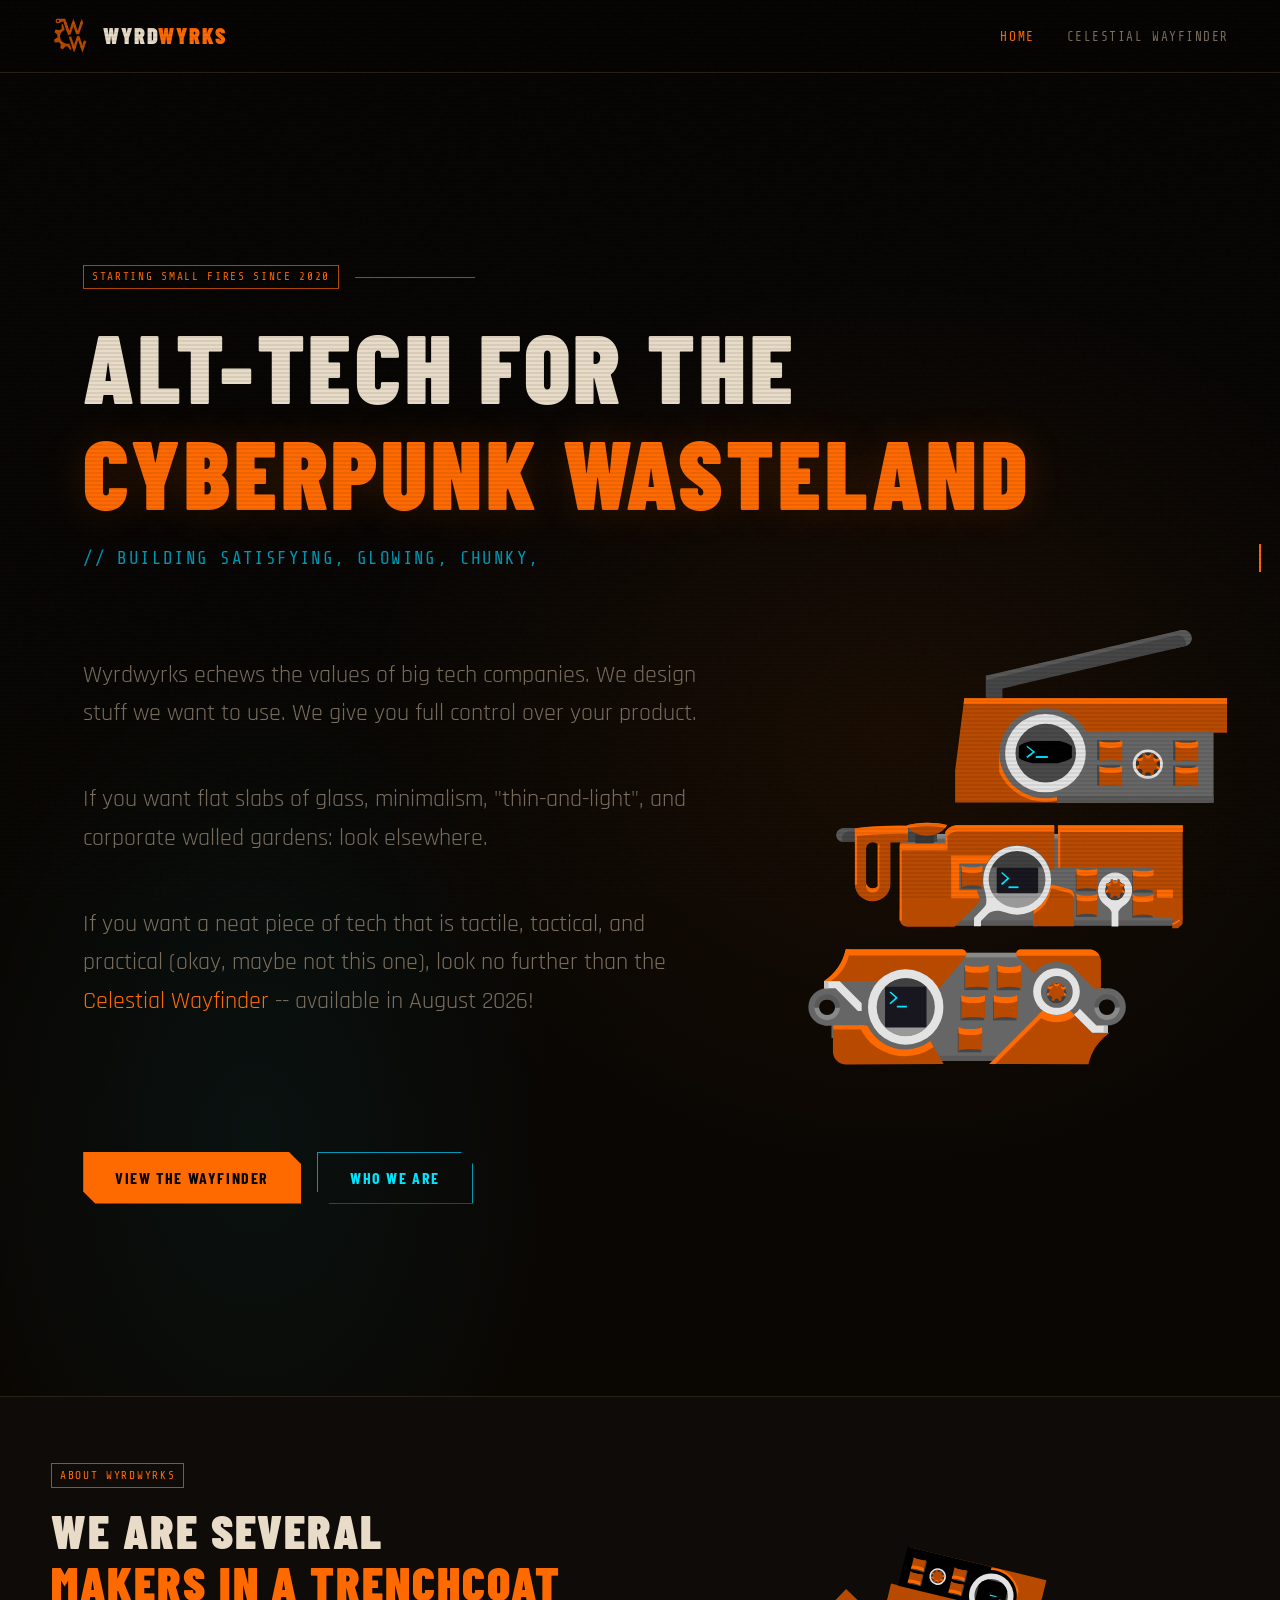
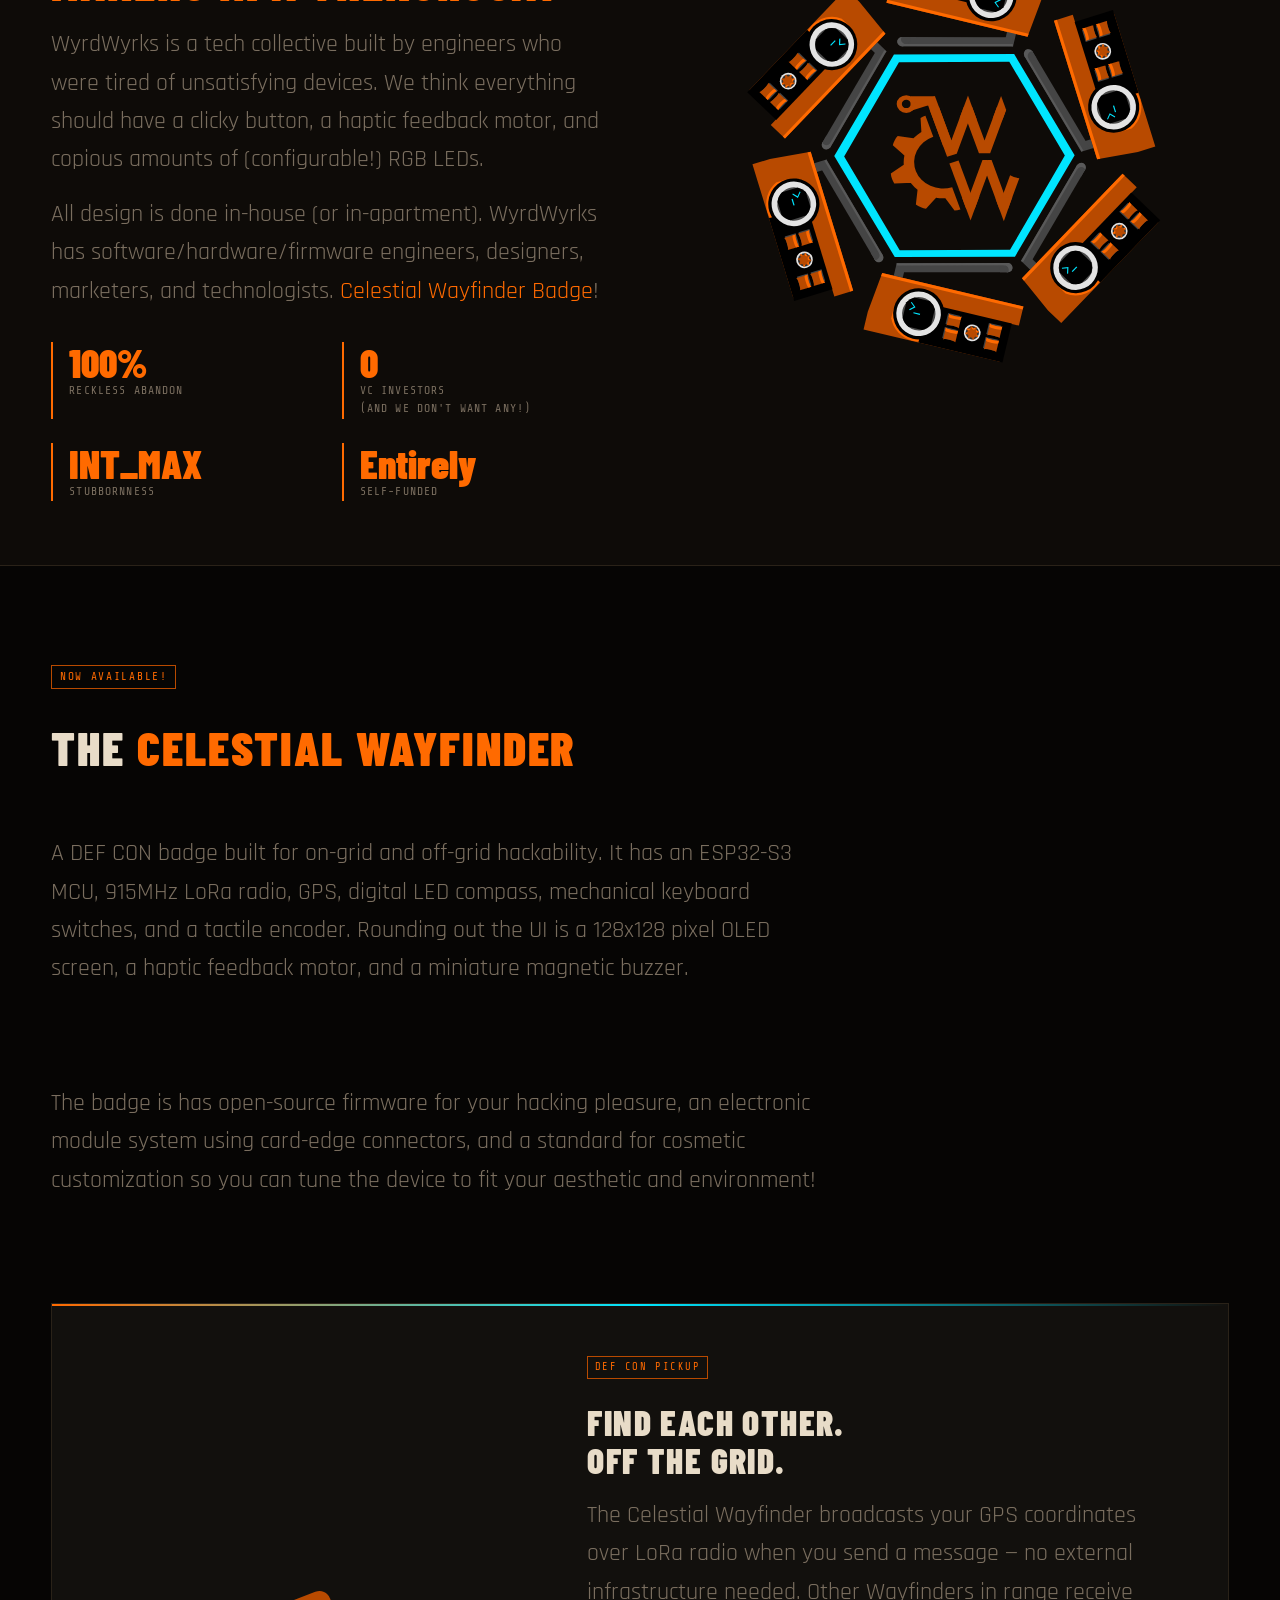
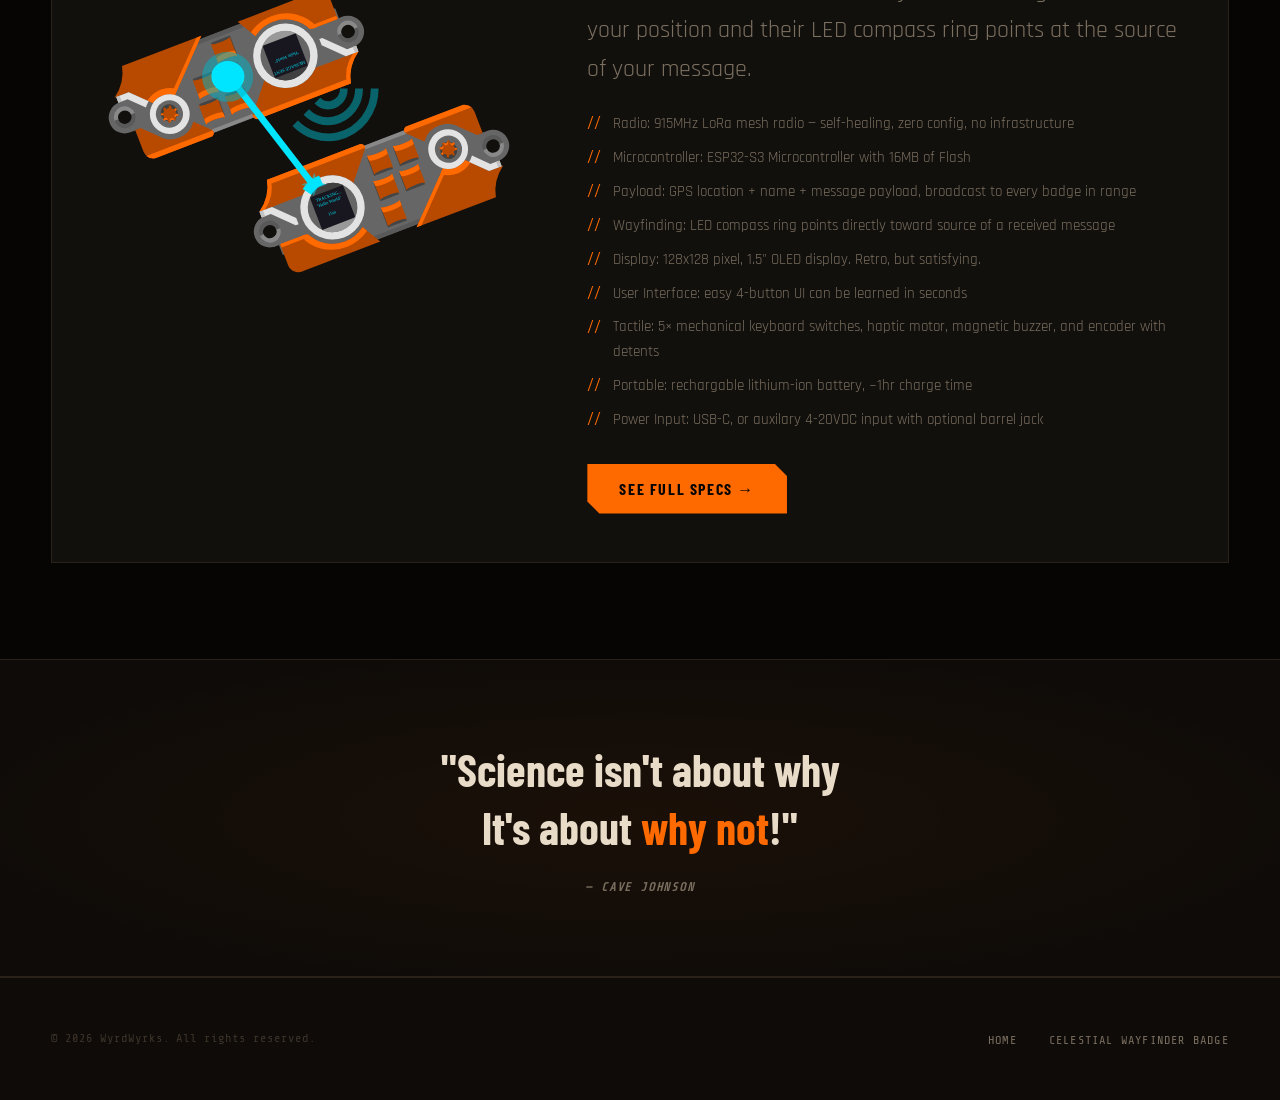
==== index.html @ 9e3a7de3 "feat: added config app to top of wayfinder page" ====
<!DOCTYPE html>
<html lang="en">
<head>
  <meta charset="UTF-8" />
  <meta name="viewport" content="width=device-width, initial-scale=1.0" />
  <title>WyrdWyrks — Alt-tech for the Cyberpunk Space Future</title>
  <meta name="description" content='WyrdWyrks builds Wyrd (pronounced "weird\") electronics for makers, hackers, hikers, and futurists.' />
  <link rel="icon" type="image/svg+xml" href="assets/svg/logo-mini.svg" />
  <link rel="stylesheet" href="css/styles.css" />
</head>
<body>

  <!-- ── NAV ───────────────────────────────────────────── -->
  <nav>
    <div class="container nav-inner">
      <a href="index.html" class="nav-logo">
        <img src="assets/svg/logo-mini.svg" alt="WyrdWyrks logo" class="nav-logo-img" />
        <span class="nav-logo-text">Wyrd<span>Wyrks</span></span>
      </a>
      <ul class="nav-links">
        <li><a href="index.html" class="active">Home</a></li>
        <li class="nav-has-child">
          <a href="celestial-wayfinder.html">Celestial Wayfinder</a>
          <ul class="nav-sub">
            <li><a href="https://wayfinder.wyrdwyrks.com/" target="_blank" rel="noopener">Companion App ↗</a></li>
          </ul>
        </li>
      </ul>
      <button class="nav-menu-btn" aria-label="Toggle menu">
        <span></span><span></span><span></span>
      </button>
    </div>
  </nav>

  <!-- ── HERO ──────────────────────────────────────────── -->
  <section class="hero">
    <div class="hero-bg"></div>
    <div class="about-grid">	</div>
		<div class="container hero-content">
		  <div class="hero-eyebrow">
			<span class="tag">Starting small fires since 2020</span>
		  </div>
		  <h1>Alt-tech for the <br> <span class="accent">Cyberpunk Wasteland</span></h1>
		  <p class="hero-sub">// BUILDING SATISFYING, GLOWING, CHUNKY, ALTERNATIVE ELECTRONICS</p>
		  <div class="hero-desc-layout">
			<div class="hero-desc-text">
				  <p class="hero-desc">
					Wyrdwyrks echews the values of big tech companies. We design stuff we want to use. We give you full control over your product.
				  </p>

				  <p class="hero-desc">
					If you want flat slabs of glass, minimalism, "thin-and-light", and corporate walled gardens: look elsewhere.
				  </p>

				  <p class="hero-desc">
					If you want a neat piece of tech that is tactile, tactical, and practical (okay, maybe not this one), look no further than the <a href="celestial-wayfinder.html">Celestial Wayfinder</a>
					-- available in August 2026!
				  </p>
			</div>
			<div class="hero-desc-image">
			            <img
			  src="assets/svg/ALL.svg"
			  alt="cool graphic showing beacons in a hexagon arrangement"
			  height="500"
			  width="500" />
			</div>
		  </div>
		  <div class="hero-actions">
			<a href="celestial-wayfinder.html" class="btn btn-primary">View the Wayfinder</a>
			<a href="#about" class="btn btn-outline">Who We Are</a>
		  </div>
			

			
		</div>
		<div class="about-visual">
		  <!-- Decorative SVG glyph — replace or augment with engineer's assets -->

		</div>

  </section>

  <!-- ── ABOUT ──────────────────────────────────────────── -->
  <section class="about-strip" id="about">
    <div class="container">
      <div class="about-grid">
        <div>
          <span class="tag">About WyrdWyrks</span>
          <h2 style="margin-top:1rem; color:var(--text)">We are several<br><span style="color:var(--amber)"> makers in a trenchcoat</span></h2>
          <p style="margin-top:1rem">
            WyrdWyrks is a tech collective built by engineers who were tired of unsatisfying devices. We think everything should have a clicky button, a haptic feedback motor, and copious amounts of (configurable!) RGB LEDs. 
          </p>
          <p style="margin-top:1rem">
            All design is done in-house (or in-apartment). WyrdWyrks has software/hardware/firmware engineers, designers, marketers, and technologists. 
			
			<a href="celestial-wayfinder.html">Celestial Wayfinder Badge</a>!
          </p>
          <div class="about-stats">
            <div class="stat">
              <div class="stat-number">100%</div>
              <div class="stat-label">Reckless abandon</div>
            </div>
            <div class="stat">
              <div class="stat-number">0</div>
              <div class="stat-label">VC Investors <br>(and we don't want any!)</div>
            </div>
            <div class="stat">
              <div class="stat-number">INT_MAX</div>
              <div class="stat-label">Stubbornness</div>
            </div>
            <div class="stat">
              <div class="stat-number">Entirely</div>
              <div class="stat-label">self-funded</div>
            </div>
          </div>
        </div>
        <div class="about-visual">
          <!-- Decorative SVG glyph — replace or augment with engineer's assets -->
          <img
			  src="assets/svg/collective.svg"
			  alt="cool graphic showing beacons in a hexagon arrangement"
			  height="600"
			  width="600" />
        </div>
      </div>
    </div>
  </section>

  <!-- ── FEATURED PRODUCT ──────────────────────────────────── -->
  <section id="products">
    <div class="container">
      <div class="section-header">
        <span class="tag">Now Available!</span>
        <h2 style="margin-top:1rem">The <span style="color:var(--amber)">Celestial Wayfinder</span></h2>
        <p>A DEF CON badge built for on-grid and off-grid hackability. It has an ESP32-S3 MCU, 915MHz LoRa radio, GPS, digital LED compass, mechanical keyboard switches, and a tactile encoder. 
		
		   Rounding out the UI is a 128x128 pixel OLED screen, a haptic feedback motor, and a miniature magnetic buzzer.</p>
		   
		<p>The badge is has open-source firmware for your hacking pleasure, an electronic module system using card-edge connectors, and
		a standard for cosmetic customization so you can tune the device to fit your aesthetic and environment!</p>
      </div>
      <div class="featured-product">
        <div class="featured-product-visual">
          <!-- Badge SVG schematic glyph -->
          <img
			  src="assets/svg/wayfinder-v3-comms.svg"
			  alt="cool graphic showing two beacons communicating"
			  height="600"
			  width="600" />
        </div>
        <div class="featured-product-info">
          <span class="product-badge badge-popular" style="margin-bottom:1.5rem; display:inline-block">DEF CON Pickup</span>
          <h3 style="color:var(--text); font-size:clamp(1.5rem,3vw,2.2rem); margin-bottom:1rem">
            Find each other.<br>Off the grid.
          </h3>
          <p style="margin-bottom:1.5rem">
            The Celestial Wayfinder broadcasts your GPS coordinates over LoRa radio when you send a message — no external infrastructure needed.
            Other Wayfinders in range receive your position and their LED compass ring points at the source of your message.
          </p>
          <ul class="feature-list" style="margin-bottom:2rem">
            <li>Radio: 915MHz LoRa mesh radio — self-healing, zero config, no infrastructure</li>
		    <li>Microcontroller: ESP32-S3 Microcontroller with 16MB of Flash</li>
            <li>Payload: GPS location + name + message payload, broadcast to every badge in range</li>
            <li>Wayfinding: LED compass ring points directly toward source of a received message</li>
            <li>Display: 128x128 pixel, 1.5" OLED display. Retro, but satisfying.</li>
            <li>User Interface: easy 4-button UI can be learned in seconds</li>
            <li>Tactile: 5× mechanical keyboard switches, haptic motor, magnetic buzzer, and encoder with detents</li>
            <li>Portable: rechargable lithium-ion battery, ~1hr charge time</li>
			<li>Power Input: USB-C, or auxilary 4-20VDC input with optional barrel jack</li>
          </ul>
          <a href="celestial-wayfinder.html" class="btn btn-primary">See Full Specs →</a>
        </div>
      </div>
    </div>
  </section>

  <!-- ── MANIFESTO ───────────────────────────────────────── -->
  <div class="manifesto">
    <blockquote>
      "Science isn't about why<br>
      It's about <em>why not</em>!"<br>
      <cite>— Cave Johnson</cite>
    </blockquote>
  </div>

  <!-- ── FOOTER ─────────────────────────────────────────── -->
  <footer>
    <div class="container footer-inner">
      <span class="footer-copy">© 2026 WyrdWyrks. All rights reserved.</span>
      <ul class="footer-links">
        <li><a href="index.html">Home</a></li>
        <li><a href="celestial-wayfinder.html">Celestial Wayfinder Badge</a></li>
      </ul>
    </div>
  </footer>

  <script src="js/main.js"></script>
</body>
</html>
---- css/styles.css ----
/* ============================================================
   WYRDWYRKS — Cyberpunk x Mad Max
   ============================================================ */

@import url('https://fonts.googleapis.com/css2?family=Share+Tech+Mono&family=Barlow+Condensed:wght@400;700;900&family=Rajdhani:wght@400;600;700&display=swap');

/* ── UNDER CONSTRUCTION BANNER ───────────────────────────── */
.construction-banner {
  background: repeating-linear-gradient(
    -45deg,
    #ff6a00,
    #ff6a00 12px,
    #1a1108 12px,
    #1a1108 24px
  );
  padding: 0.6rem 1rem;
  text-align: center;
  position: relative;
  z-index: 200;
}

.construction-banner-inner {
  display: inline-flex;
  align-items: center;
  gap: 0.75rem;
  background: rgba(6, 5, 4, 0.82);
  padding: 0.35em 1.25em;
  backdrop-filter: blur(4px);
}

.construction-banner-inner span {
  font-family: var(--font-mono);
  font-size: 0.78rem;
  letter-spacing: 0.12em;
  text-transform: uppercase;
  color: var(--amber);
}

.construction-banner-inner a {
  font-family: var(--font-mono);
  font-size: 0.78rem;
  letter-spacing: 0.1em;
  text-transform: uppercase;
  color: var(--cyan);
  text-decoration: underline;
  text-underline-offset: 3px;
}

/* ── TOKENS ───────────────────────────────────────────────── */
:root {
  --bg:           #060504;
  --bg-panel:     #0e0b08;
  --bg-card:      #12100d;
  --border:       #2a2218;
  --border-hot:   #ff6a00;

  --amber:        #ff6a00;
  --amber-dim:    #b84a00;
  --amber-glow:   rgba(255, 106, 0, 0.18);
  --cyan:         #00e5ff;
  --cyan-dim:     #0099b8;
  --cyan-glow:    rgba(0, 229, 255, 0.12);
  --red:          #ff2d2d;

  --text:         #e8dcc8;
  --text-dim:     #7a6e5f;
  --text-muted:   #3d342a;

  --font-mono:    'Share Tech Mono', monospace;
  --font-head:    'Barlow Condensed', sans-serif;
  --font-body:    'Rajdhani', sans-serif;
}

/* ── RESET ────────────────────────────────────────────────── */
*, *::before, *::after { box-sizing: border-box; margin: 0; padding: 0; }
img { max-width: 100%; height: auto; display: block; }

html { scroll-behavior: smooth; }

body {
  background: var(--bg);
  color: var(--text);
  font-family: var(--font-body);
  font-size: 1.05rem;
  line-height: 1.6;
  overflow-x: hidden;
}

/* ── SCANLINE OVERLAY ─────────────────────────────────────── */
body::before {
  content: '';
  position: fixed;
  inset: 0;
  background: repeating-linear-gradient(
    0deg,
    transparent,
    transparent 2px,
    rgba(0,0,0,0.07) 2px,
    rgba(0,0,0,0.07) 4px
  );
  pointer-events: none;
  z-index: 9999;
}

/* ── NOISE TEXTURE ────────────────────────────────────────── */
body::after {
  content: '';
  position: fixed;
  inset: 0;
  background-image: url("data:image/svg+xml,%3Csvg viewBox='0 0 256 256' xmlns='http://www.w3.org/2000/svg'%3E%3Cfilter id='noise'%3E%3CfeTurbulence type='fractalNoise' baseFrequency='0.9' numOctaves='4' stitchTiles='stitch'/%3E%3C/filter%3E%3Crect width='100%25' height='100%25' filter='url(%23noise)' opacity='0.04'/%3E%3C/svg%3E");
  pointer-events: none;
  z-index: 9998;
  opacity: 0.4;
}

/* ── TYPOGRAPHY ───────────────────────────────────────────── */
h1, h2, h3, h4 {
  font-family: var(--font-head);
  font-weight: 900;
  text-transform: uppercase;
  letter-spacing: 0.04em;
  line-height: 1.1;
}

h1 { font-size: clamp(2.8rem, 8vw, 6rem); }
h2 { font-size: clamp(1.8rem, 4vw, 3rem); }
h3 { font-size: clamp(1.3rem, 2.5vw, 1.8rem); }

p { font-size: 1.5rem; color: var(--text-dim); max-width: 65ch; }

a { color: var(--amber); text-decoration: none; transition: color 0.2s; }
a:hover { color: var(--cyan); }

/* ── UTILITY ──────────────────────────────────────────────── */
.container {
  width: min(1200px, 92vw);
  margin-inline: auto;
}

.tag {
  font-family: var(--font-mono);
  font-size: 0.7rem;
  letter-spacing: 0.15em;
  text-transform: uppercase;
  color: var(--amber);
  border: 1px solid var(--amber-dim);
  padding: 0.2em 0.7em;
  display: inline-block;
}

.divider {
  border: none;
  border-top: 1px solid var(--border);
  margin: 0;
}

/* ── NAV ──────────────────────────────────────────────────── */
nav {
  position: sticky;
  top: 0;
  z-index: 100;
  background: rgba(6, 5, 4, 0.92);
  backdrop-filter: blur(12px);
  border-bottom: 1px solid var(--border);
}

.nav-inner {
  display: flex;
  align-items: center;
  justify-content: space-between;
  padding-block: 1rem;
}

.nav-logo {
  display: flex;
  align-items: center;
  gap: 0.75rem;
  text-decoration: none;
}

.nav-logo-img {
  width: 40px;
  height: 40px;
}

.nav-logo-text {
  font-family: var(--font-head);
  font-weight: 900;
  font-size: 1.4rem;
  text-transform: uppercase;
  letter-spacing: 0.08em;
  color: var(--text);
}

.nav-logo-text span { color: var(--amber); }

.nav-links {
  display: flex;
  gap: 2rem;
  list-style: none;
}

.nav-links a {
  font-family: var(--font-mono);
  font-size: 0.8rem;
  letter-spacing: 0.12em;
  text-transform: uppercase;
  color: var(--text-dim);
  transition: color 0.2s;
}

.nav-links a:hover,
.nav-links a.active { color: var(--amber); }

/* ── HERO ─────────────────────────────────────────────────── */
.hero {
  position: relative;
  min-height: 90vh;
  display: flex;
  align-items: center;
  overflow: hidden;
}

.hero-bg {
  position: absolute;
  inset: 0;
  background:
    radial-gradient(ellipse 60% 50% at 70% 50%, rgba(255,106,0,0.07) 0%, transparent 70%),
    radial-gradient(ellipse 40% 60% at 20% 80%, rgba(0,229,255,0.05) 0%, transparent 60%),
    linear-gradient(180deg, var(--bg) 0%, #0a0703 100%);
}

.hero-grid {
  position: absolute;
  inset: 0;
  background-image:
    linear-gradient(var(--border) 1px, transparent 1px),
    linear-gradient(90deg, var(--border) 1px, transparent 1px);
  background-size: 60px 60px;
  mask-image: radial-gradient(ellipse 80% 80% at 50% 50%, black 30%, transparent 100%);
  opacity: 0.4;
}

.hero-content {
  position: relative;
  z-index: 1;
  padding-block: 6rem;
}

.hero-eyebrow {
  display: flex;
  align-items: center;
  gap: 1rem;
  margin-bottom: 1.5rem;
}

.hero-eyebrow::after {
  content: '';
  flex: 1;
  max-width: 120px;
  height: 1px;
  background: var(--amber-dim);
}

.hero h1 {
  color: var(--text);
  margin-bottom: 0.2em;
}

.hero h1 .accent { color: var(--amber); text-shadow: 0 0 40px var(--amber-glow); }

.hero-sub {
  font-family: var(--font-mono);
  font-size: clamp(0.85rem, 1.5vw, 1.1rem);
  color: var(--cyan-dim);
  letter-spacing: 0.08em;
  margin-bottom: 2.5rem;
  max-width: none;
}

.hero-desc {
  font-size: 1.5rem;
  color: var(--text-dim);
  max-width: 52ch;
  margin-bottom: 3rem;
}

.hero-actions {
  display: flex;
  gap: 1rem;
  flex-wrap: wrap;
}

.hero-desc-layout {
  display: flex;
  gap: 3rem;
  align-items: center;
  margin-bottom: 2.5rem;
}

.hero-desc-text {
  flex: 1;
  min-width: 0;
}

.hero-desc-image {
  flex: 0 0 auto;
}

.hero-placeholder-img {
  width: 280px;
  height: 280px;
  display: block;
  opacity: 0.8;
}

@media (max-width: 768px) {
  .hero-desc-layout { flex-direction: column; gap: 2rem; }
  .hero-placeholder-img { width: 200px; height: 200px; }
}

/* ── BUTTONS ──────────────────────────────────────────────── */
.btn {
  font-family: var(--font-head);
  font-weight: 700;
  font-size: 1rem;
  letter-spacing: 0.1em;
  text-transform: uppercase;
  padding: 0.75em 2em;
  display: inline-flex;
  align-items: center;
  gap: 0.5em;
  cursor: pointer;
  transition: all 0.2s;
  border: none;
  text-decoration: none;
}

.btn-primary {
  background: var(--amber);
  color: #060504;
  clip-path: polygon(0 0, calc(100% - 12px) 0, 100% 12px, 100% 100%, 12px 100%, 0 calc(100% - 12px));
}

.btn-primary:hover {
  background: #ff8c33;
  color: #060504;
  box-shadow: 0 0 30px var(--amber-glow);
  transform: translateY(-1px);
}

.btn-outline {
  background: transparent;
  color: var(--cyan);
  border: 1px solid var(--cyan-dim);
  clip-path: polygon(0 0, calc(100% - 12px) 0, 100% 12px, 100% 100%, 12px 100%, 0 calc(100% - 12px));
}

.btn-outline:hover {
  background: var(--cyan-glow);
  color: var(--cyan);
  border-color: var(--cyan);
  box-shadow: 0 0 20px var(--cyan-glow);
}

/* ── SECTIONS ─────────────────────────────────────────────── */
section { padding-block: 6rem; }

.section-header {
  margin-bottom: 3.5rem;
}

.section-header .tag { margin-bottom: 1rem; }

.section-header h2 { color: var(--text); margin-bottom: 0.75rem; }

.section-header p { font-size: 1.5rem;
					padding: 3rem 0rem;}

/* ── ABOUT STRIP ──────────────────────────────────────────── */
.about-strip {
  background: var(--bg-panel);
  border-top: 1px solid var(--border);
  border-bottom: 1px solid var(--border);
  padding-block: 4rem;
}

.about-grid {
  display: grid;
  grid-template-columns: 1fr 1fr;
  gap: 4rem;
  align-items: center;
}

.about-stats {
  display: grid;
  grid-template-columns: 1fr 1fr;
  gap: 1.5rem;
  margin-top: 2rem;
}

.stat {
  border-left: 2px solid var(--amber);
  padding-left: 1rem;
}

.stat-number {
  font-family: var(--font-head);
  font-weight: 900;
  font-size: 2.5rem;
  color: var(--amber);
  line-height: 1;
}

.stat-label {
  font-family: var(--font-mono);
  font-size: 0.72rem;
  letter-spacing: 0.1em;
  color: var(--text-dim);
  text-transform: uppercase;
}

.about-visual {
  position: relative;
  display: flex;
  align-items: center;
  justify-content: center;
}

/* ── PRODUCTS SECTION ─────────────────────────────────────── */
.products-grid {
  display: grid;
  grid-template-columns: repeat(auto-fit, minmax(300px, 1fr));
  gap: 1.5px;
  background: var(--border);
}

.product-card {
  background: var(--bg-card);
  padding: 2.5rem;
  position: relative;
  overflow: hidden;
  transition: background 0.25s;
}

.product-card::before {
  content: '';
  position: absolute;
  top: 0; left: 0;
  width: 100%; height: 2px;
  background: linear-gradient(90deg, var(--amber), transparent);
  opacity: 0;
  transition: opacity 0.25s;
}

.product-card:hover { background: #16130f; }
.product-card:hover::before { opacity: 1; }

.product-icon {
  width: 48px;
  height: 48px;
  margin-bottom: 1.5rem;
  color: var(--amber);
}

.product-card h3 {
  color: var(--text);
  margin-bottom: 0.5rem;
}

.product-card p {
  font-size: 0.95rem;
  margin-bottom: 2rem;
}

.product-price {
  font-family: var(--font-mono);
  font-size: 1.4rem;
  color: var(--amber);
  margin-bottom: 1.5rem;
}

.product-price span {
  font-size: 0.75rem;
  color: var(--text-dim);
}

/* ── MANIFESTO STRIP ──────────────────────────────────────── */
.manifesto {
  background: var(--bg-panel);
  border-top: 1px solid var(--border);
  border-bottom: 1px solid var(--border);
  padding-block: 5rem;
  text-align: center;
  position: relative;
  overflow: hidden;
}

.manifesto::before {
  content: '';
  position: absolute;
  inset: 0;
  background: radial-gradient(ellipse 60% 60% at 50% 50%, rgba(255,106,0,0.05), transparent);
}

.manifesto blockquote {
  position: relative;
  font-family: var(--font-head);
  font-size: clamp(1.6rem, 3.5vw, 2.8rem);
  font-weight: 700;
  line-height: 1.3;
  color: var(--text);
  max-width: 800px;
  margin-inline: auto;
}

.manifesto blockquote em {
  font-style: normal;
  color: var(--amber);
}

.manifesto cite {
  display: block;
  margin-top: 1.5rem;
  font-family: var(--font-mono);
  font-size: 0.75rem;
  letter-spacing: 0.15em;
  color: var(--text-dim);
  text-transform: uppercase;
}

/* ── FOOTER ───────────────────────────────────────────────── */
footer {
  background: var(--bg-panel);
  border-top: 1px solid var(--border);
  padding-block: 3rem;
}

.footer-inner {
  display: flex;
  align-items: center;
  justify-content: space-between;
  flex-wrap: wrap;
  gap: 1.5rem;
}

.footer-copy {
  font-family: var(--font-mono);
  font-size: 0.75rem;
  color: var(--text-muted);
  letter-spacing: 0.08em;
}

.footer-links {
  display: flex;
  gap: 2rem;
  list-style: none;
}

.footer-links a {
  font-family: var(--font-mono);
  font-size: 0.75rem;
  letter-spacing: 0.1em;
  text-transform: uppercase;
  color: var(--text-dim);
}

.footer-links a:hover { color: var(--amber); }

/* ── CORNER DECORATION ────────────────────────────────────── */
.corner-tl, .corner-br {
  position: absolute;
  width: 20px;
  height: 20px;
}
.corner-tl {
  top: 0; left: 0;
  border-top: 2px solid var(--amber);
  border-left: 2px solid var(--amber);
}
.corner-br {
  bottom: 0; right: 0;
  border-bottom: 2px solid var(--amber);
  border-right: 2px solid var(--amber);
}

/* ── FEATURED PRODUCT ─────────────────────────────────────── */
.featured-product {
  display: grid;
  grid-template-columns: 1fr 1.4fr;
  gap: 4rem;
  align-items: center;
  border: 1px solid var(--border);
  padding: 3rem;
  background: var(--bg-card);
  position: relative;
}

.featured-product::before {
  content: '';
  position: absolute;
  top: 0; left: 0;
  width: 100%; height: 2px;
  background: linear-gradient(90deg, var(--amber), var(--cyan), transparent);
}

.featured-product-visual {
  display: flex;
  align-items: center;
  justify-content: center;
}

.featured-product-visual svg {
  width: 100%;
  max-width: 280px;
  filter: drop-shadow(0 0 30px rgba(255,106,0,0.15));
}

@media (max-width: 768px) {
  .featured-product {
    grid-template-columns: 1fr;
    gap: 2rem;
    padding: 2rem;
  }
  .featured-product-visual { display: none; }
}

/* ── PRODUCTS PAGE SPECIFICS ──────────────────────────────── */
.page-hero {
  padding-block: 5rem 3rem;
  position: relative;
  border-bottom: 1px solid var(--border);
}

.page-hero-bg {
  position: absolute;
  inset: 0;
  background: radial-gradient(ellipse 50% 80% at 0% 50%, rgba(255,106,0,0.06), transparent);
}

.product-detail-grid {
  display: grid;
  grid-template-columns: repeat(auto-fit, minmax(340px, 1fr));
  gap: 2px;
  background: var(--border);
  margin-top: 3rem;
}

.product-detail-card {
  background: var(--bg-card);
  padding: 3rem;
  position: relative;
}

.product-detail-card .corner-tl,
.product-detail-card .corner-br { opacity: 0; transition: opacity 0.25s; }
.product-detail-card:hover .corner-tl,
.product-detail-card:hover .corner-br { opacity: 1; }

.product-badge {
  font-family: var(--font-mono);
  font-size: 0.65rem;
  letter-spacing: 0.15em;
  text-transform: uppercase;
  padding: 0.2em 0.6em;
  margin-bottom: 1.5rem;
  display: inline-block;
}

.badge-new { color: var(--cyan); border: 1px solid var(--cyan-dim); }
.badge-popular { color: var(--amber); border: 1px solid var(--amber-dim); }
.badge-soon { color: var(--text-dim); border: 1px solid var(--border); }

.feature-list {
  list-style: none;
  margin-block: 1.5rem;
  display: flex;
  flex-direction: column;
  gap: 0.6rem;
}

.feature-list li {
  font-size: 0.95rem;
  color: var(--text-dim);
  display: flex;
  gap: 0.75rem;
  align-items: flex-start;
}

.feature-list li::before {
  content: '//';
  font-family: var(--font-mono);
  font-size: 0.8rem;
  color: var(--amber);
  flex-shrink: 0;
  margin-top: 0.1em;
}

/* ── NAV DROPDOWN ─────────────────────────────────────────── */
.nav-has-child { position: relative; }

.nav-sub {
  display: none;
  position: absolute;
  top: 100%;
  left: 0;
  list-style: none;
  background: rgba(6, 5, 4, 0.97);
  border: 1px solid var(--border);
  border-top: 2px solid var(--cyan);
  padding: 0.75rem 0 0.6rem;
  min-width: 160px;
  z-index: 101;
}

.nav-sub a {
  display: block;
  padding: 0.4rem 1rem;
  font-family: var(--font-mono);
  font-size: 0.75rem;
  letter-spacing: 0.1em;
  text-transform: uppercase;
  color: var(--cyan) !important;
}

.nav-sub a:hover { color: var(--text) !important; }

.nav-has-child:hover .nav-sub { display: block; }

/* ── HAMBURGER BUTTON ─────────────────────────────────────── */
.nav-menu-btn {
  display: none;
  flex-direction: column;
  justify-content: center;
  gap: 5px;
  background: none;
  border: none;
  cursor: pointer;
  padding: 4px;
  color: var(--text);
}

.nav-menu-btn span {
  display: block;
  width: 22px;
  height: 2px;
  background: currentColor;
  transition: background 0.2s;
}

/* ── RESPONSIVE ───────────────────────────────────────────── */
@media (max-width: 768px) {
  .about-grid { grid-template-columns: 1fr; gap: 2.5rem; }
  .about-visual { display: flex; justify-content: center; }
  .about-visual img { max-width: 240px; margin: 0 auto; }
  .footer-inner { flex-direction: column; align-items: flex-start; }
  section { padding-block: 4rem; }
  .page-hero .container { grid-template-columns: 1fr !important; }
  .page-hero .container > div:last-child { display: none; }

  /* hamburger nav */
  .nav-menu-btn { display: flex; }
  .nav-links {
    display: none;
    position: absolute;
    top: 100%;
    left: 0; right: 0;
    background: rgba(6, 5, 4, 0.97);
    border-bottom: 1px solid var(--border);
    flex-direction: column;
    padding: 1.5rem 1.25rem;
    gap: 1.25rem;
    z-index: 99;
  }
  .nav-links.open { display: flex; }
  .nav-links a { font-size: 0.9rem; }

  /* sub-nav always visible and indented in mobile menu */
  .nav-sub {
    display: block;
    position: static;
    background: none;
    border: none;
    border-left: 1px solid var(--cyan-dim);
    margin-left: 0.75rem;
    padding: 0.4rem 0 0 0;
    min-width: unset;
  }
  .nav-sub a { padding: 0.3rem 0.75rem; font-size: 0.75rem; }

  /* prevent text overflow — grid cells default to min-width:auto, must override */
  p { max-width: 100% !important; overflow-wrap: break-word; }
  .page-hero .container > div { min-width: 0; }

  /* specs two-col table → single col */
  .specs-grid { grid-template-columns: 1fr !important; }
}
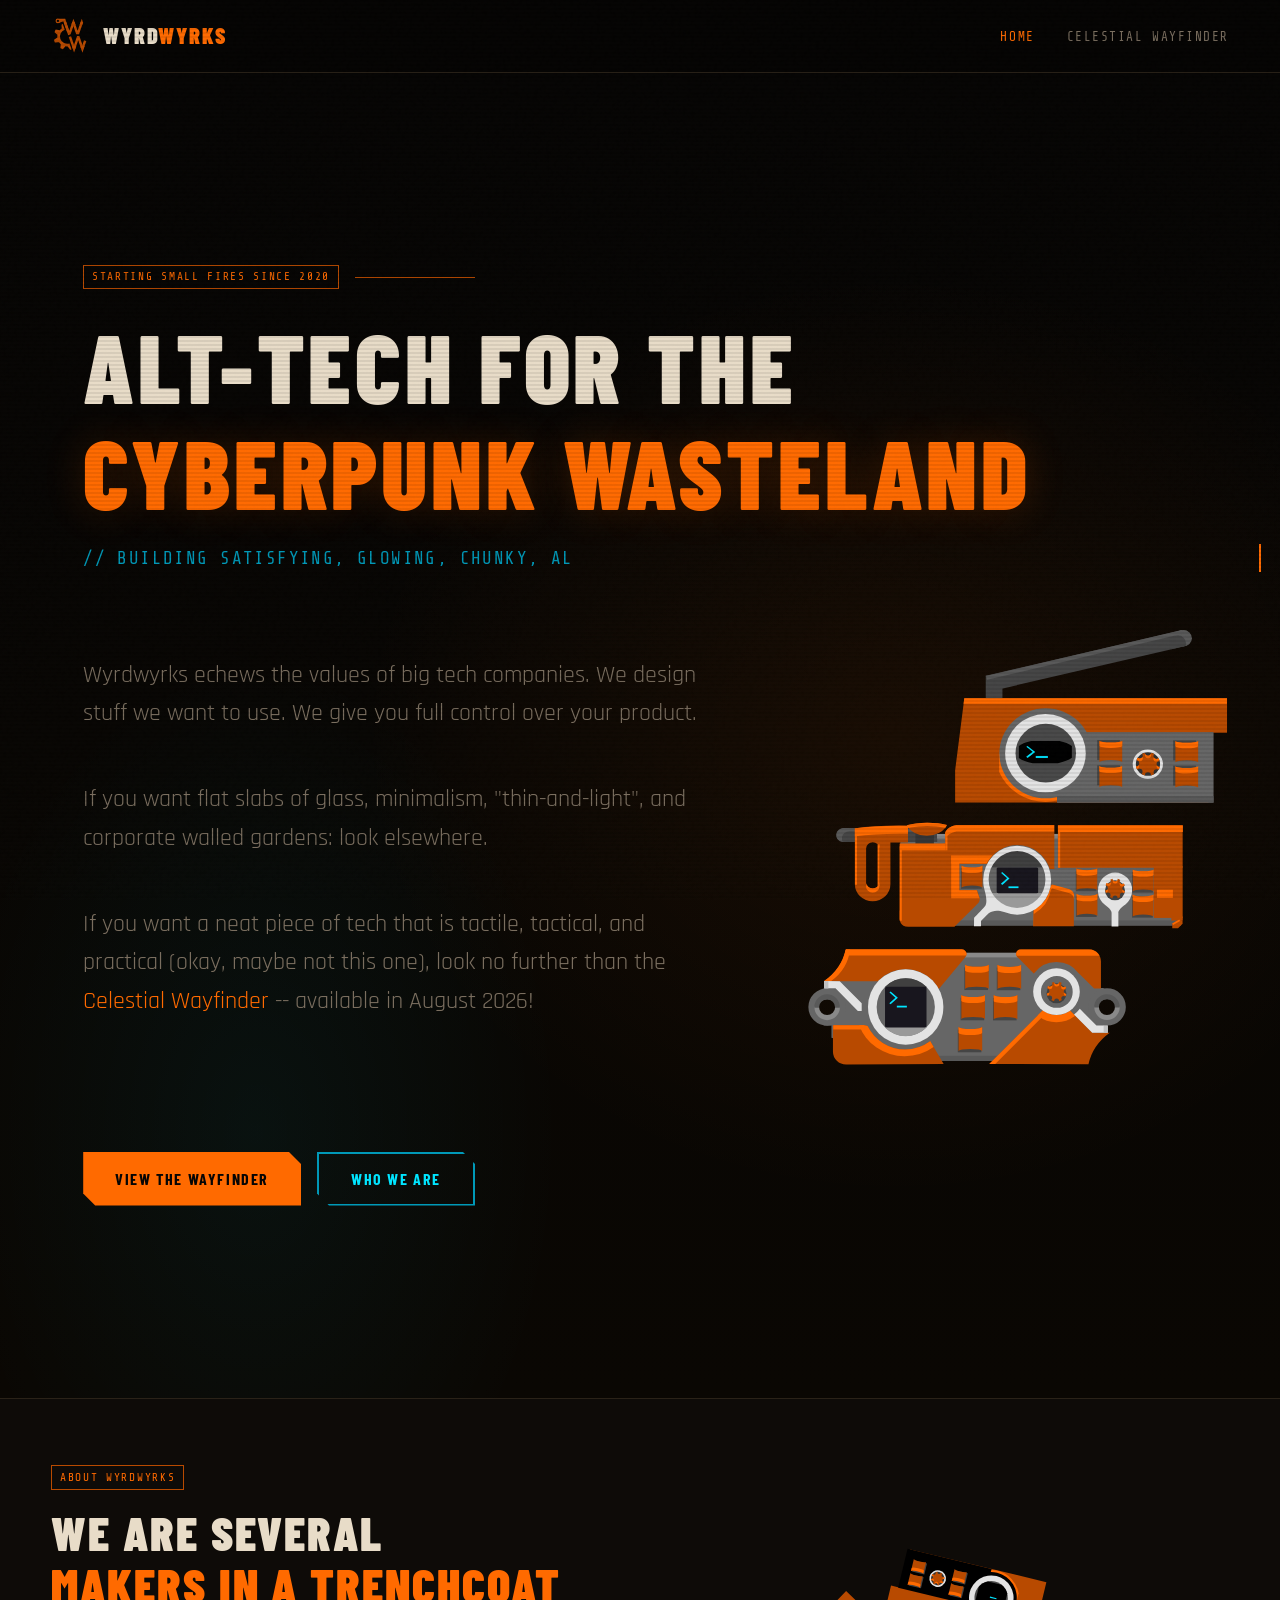
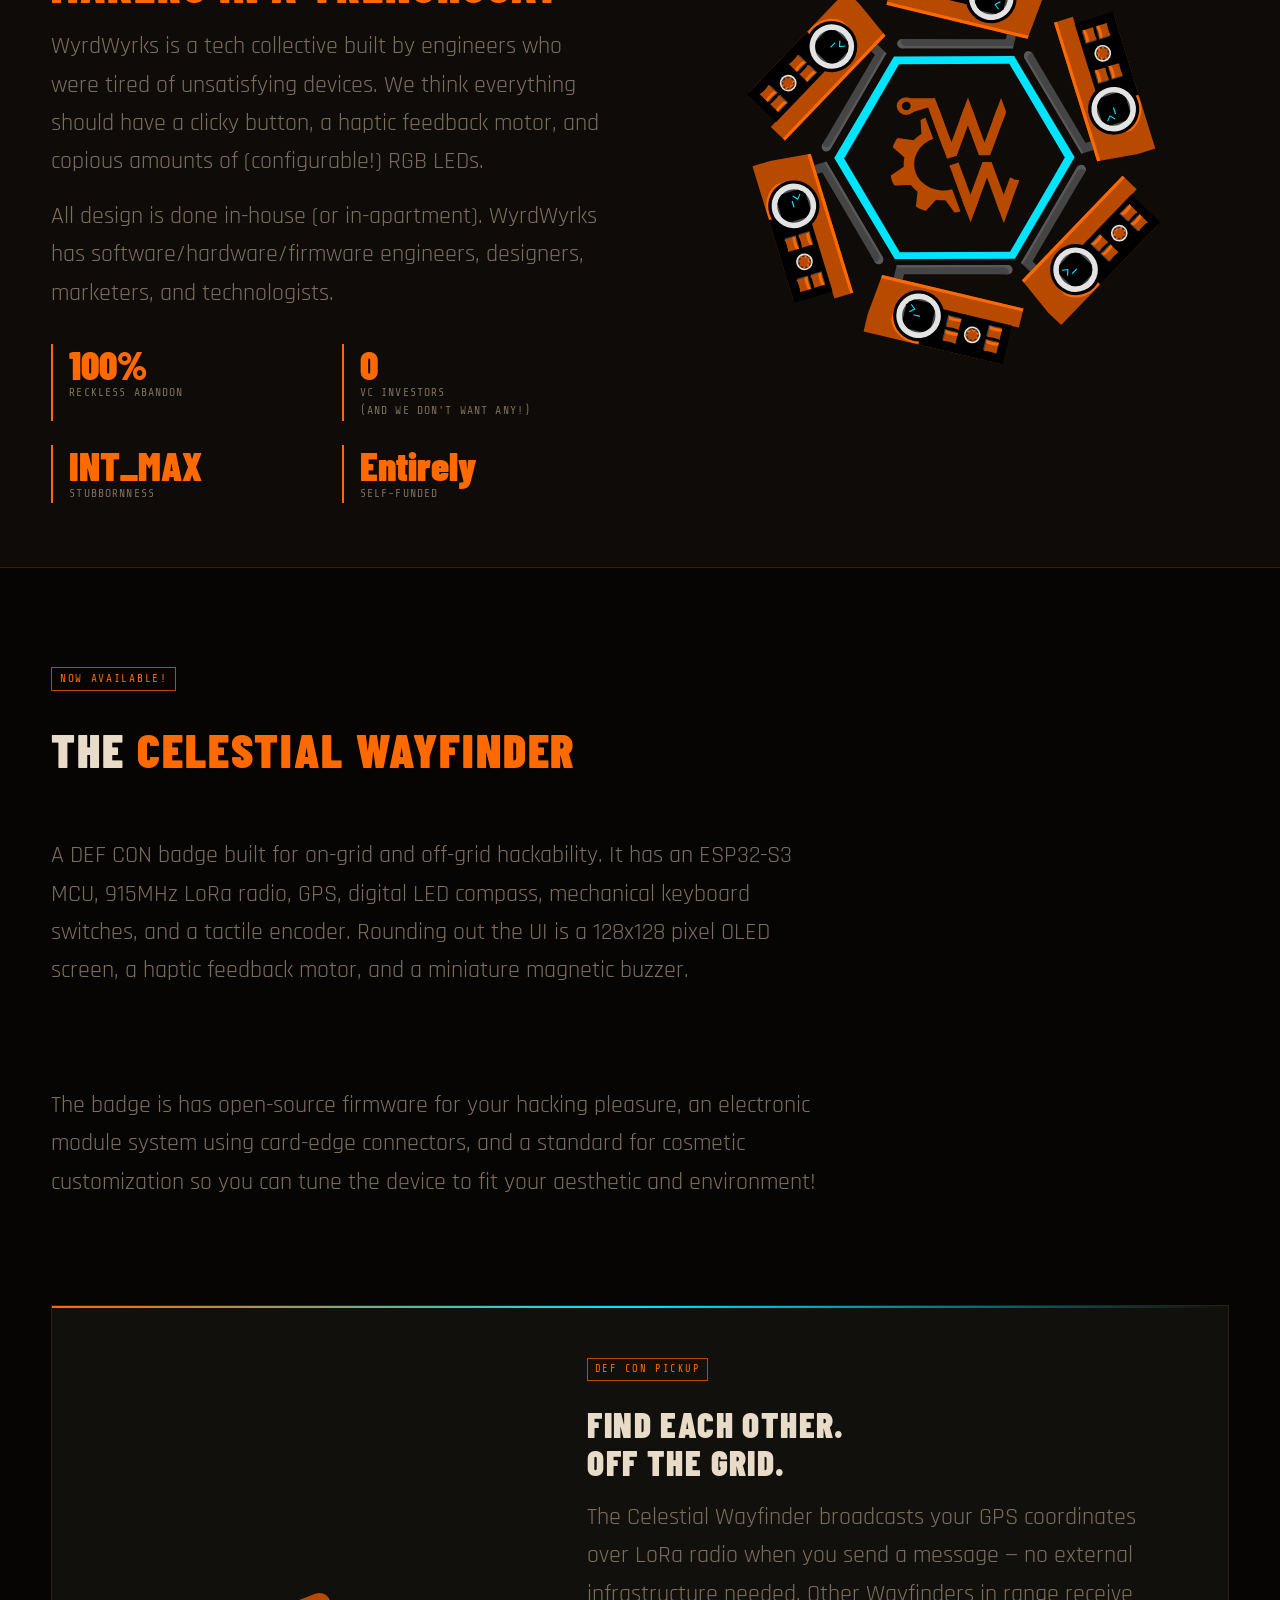
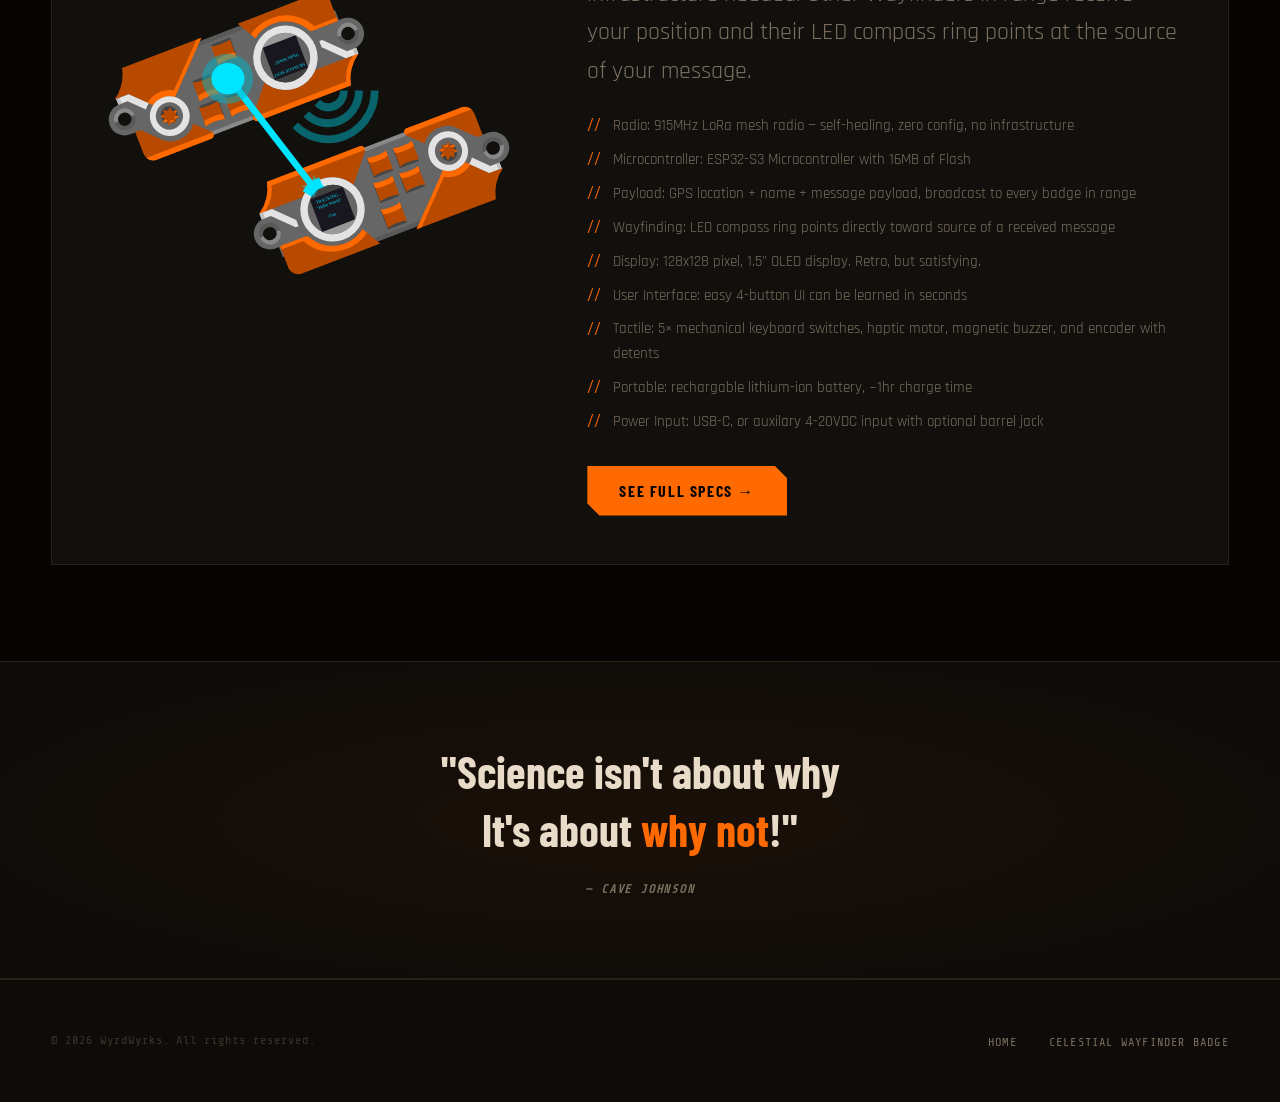
==== commit d5d44618: "removed unneccessary link" ====
--- a/index.html
+++ b/index.html
@@ -93,7 +93,6 @@
           <p style="margin-top:1rem">
             All design is done in-house (or in-apartment). WyrdWyrks has software/hardware/firmware engineers, designers, marketers, and technologists. 
 			
-			<a href="celestial-wayfinder.html">Celestial Wayfinder Badge</a>!
           </p>
           <div class="about-stats">
             <div class="stat">
--- a/css/styles.css
+++ b/css/styles.css
@@ -352,7 +352,7 @@
 .btn-outline {
   background: transparent;
   color: var(--cyan);
-  border: 1px solid var(--cyan-dim);
+  border: 2px solid var(--cyan-dim);
   clip-path: polygon(0 0, calc(100% - 12px) 0, 100% 12px, 100% 100%, 12px 100%, 0 calc(100% - 12px));
 }
 
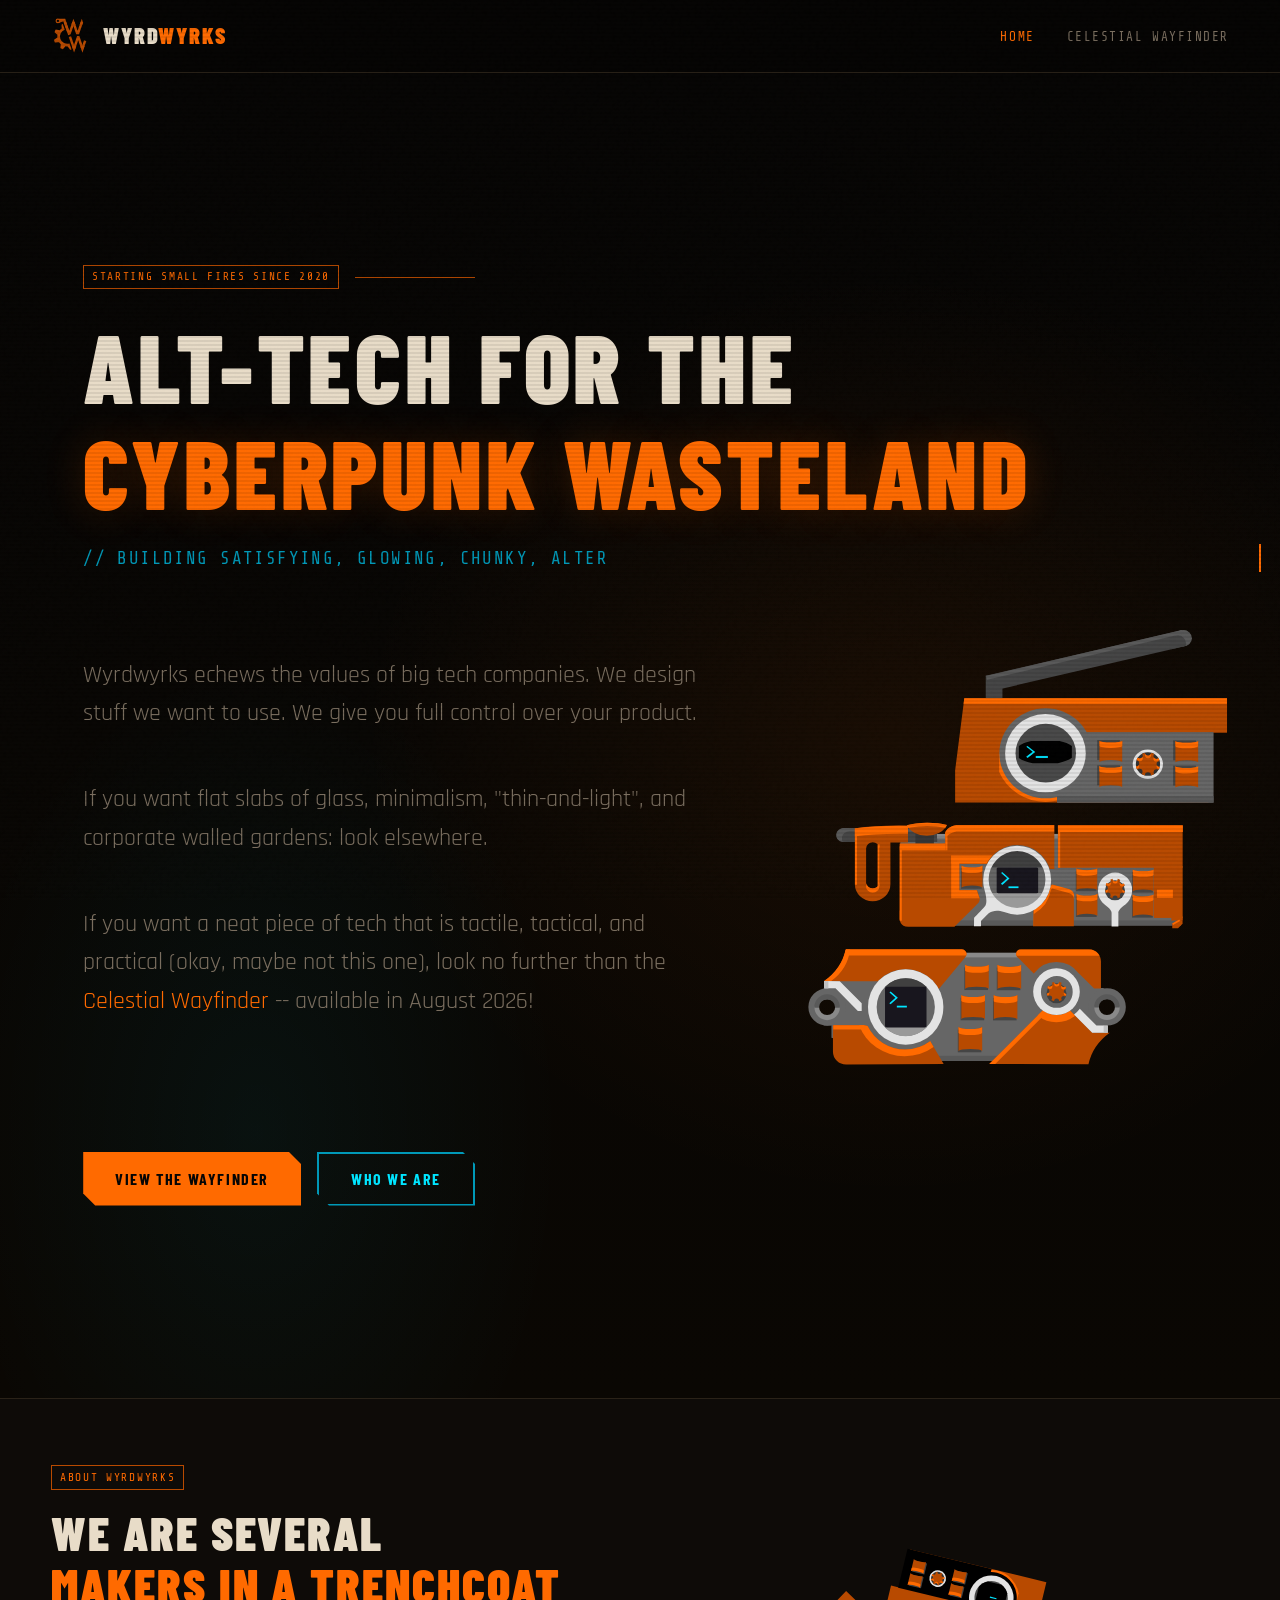
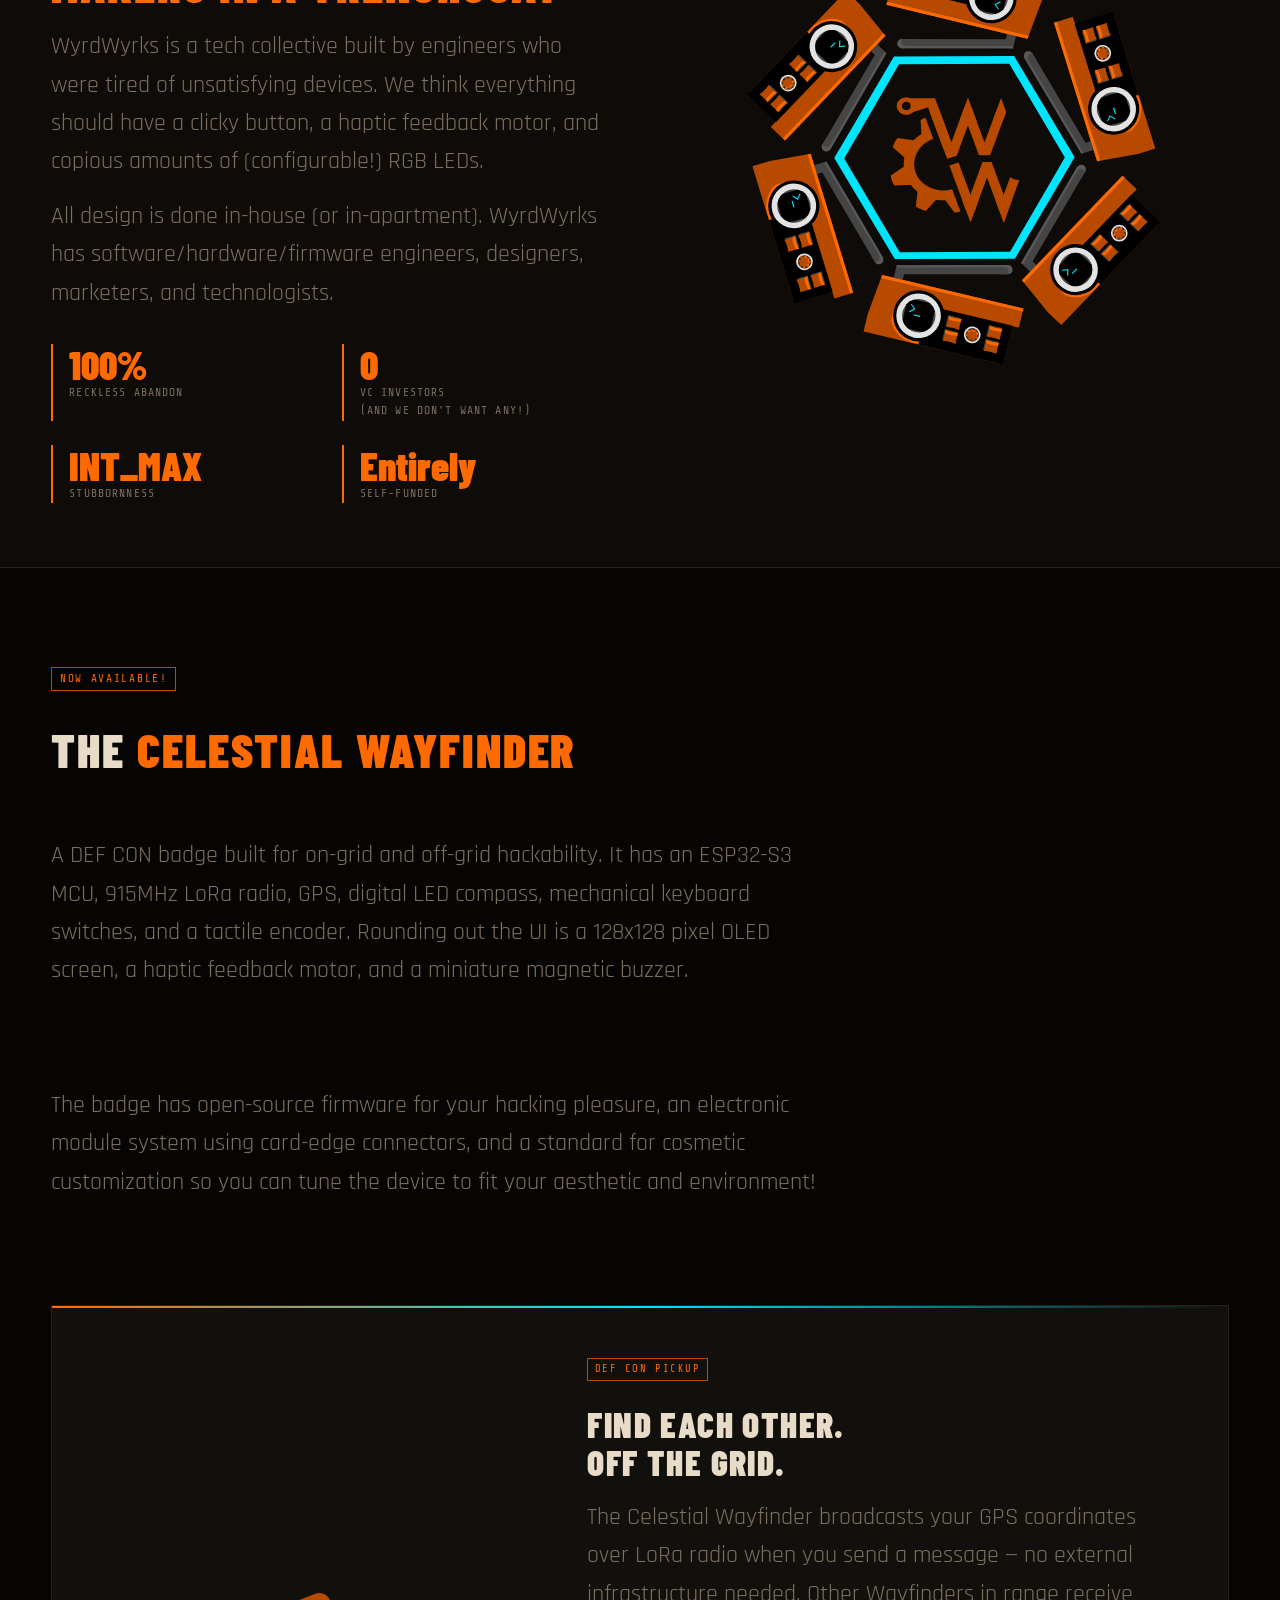
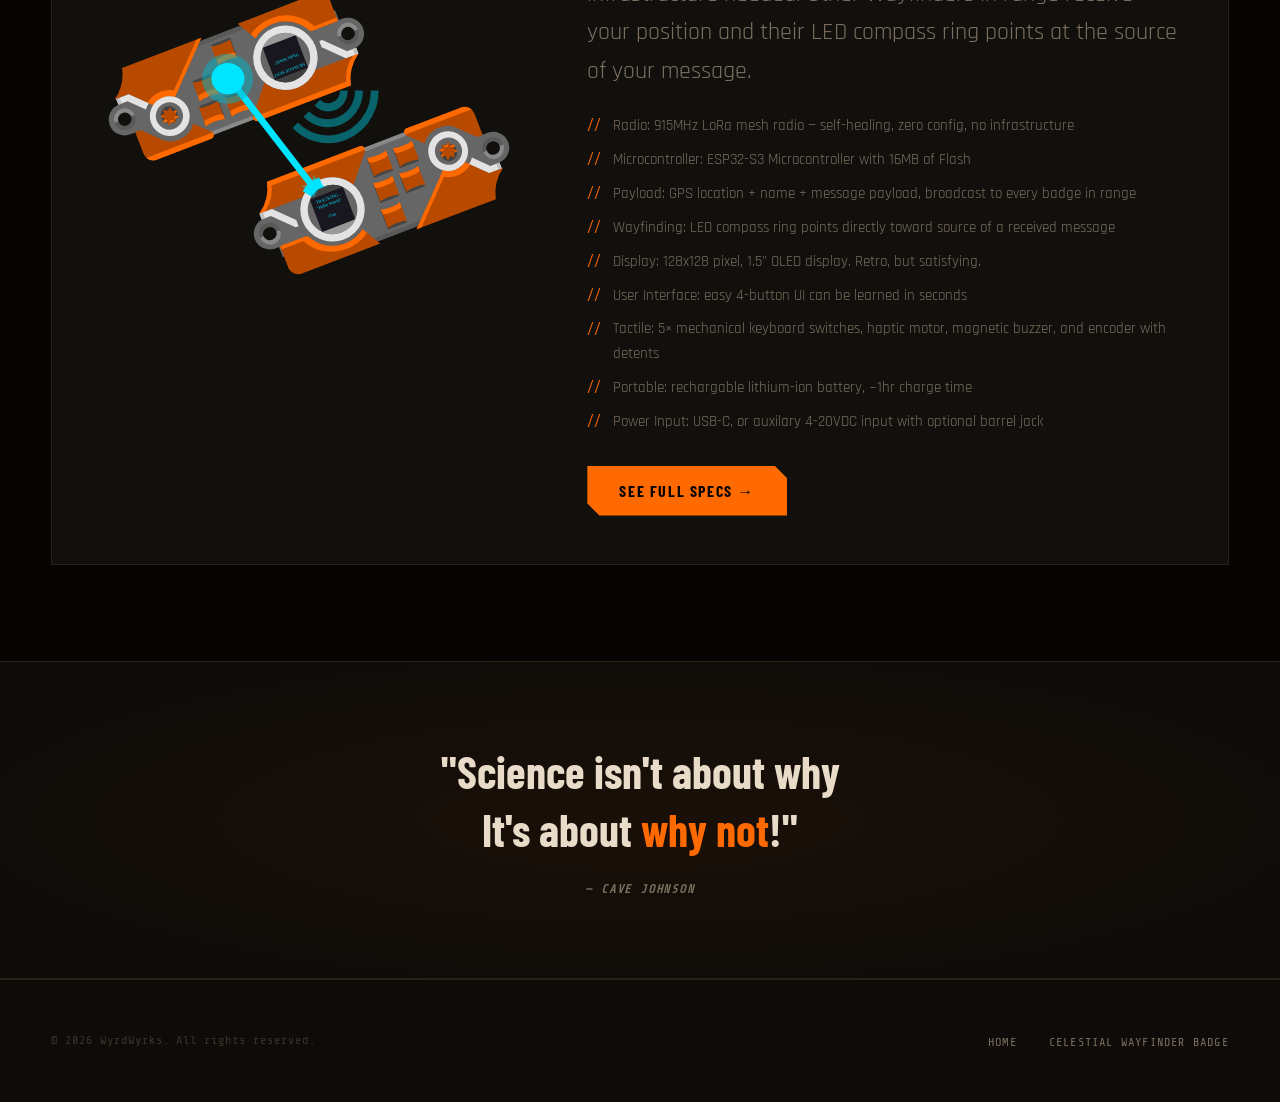
==== commit 285ea5b2: "fixed typo" ====
--- a/index.html
+++ b/index.html
@@ -135,7 +135,7 @@
 		
 		   Rounding out the UI is a 128x128 pixel OLED screen, a haptic feedback motor, and a miniature magnetic buzzer.</p>
 		   
-		<p>The badge is has open-source firmware for your hacking pleasure, an electronic module system using card-edge connectors, and
+		<p>The badge has open-source firmware for your hacking pleasure, an electronic module system using card-edge connectors, and
 		a standard for cosmetic customization so you can tune the device to fit your aesthetic and environment!</p>
       </div>
       <div class="featured-product">
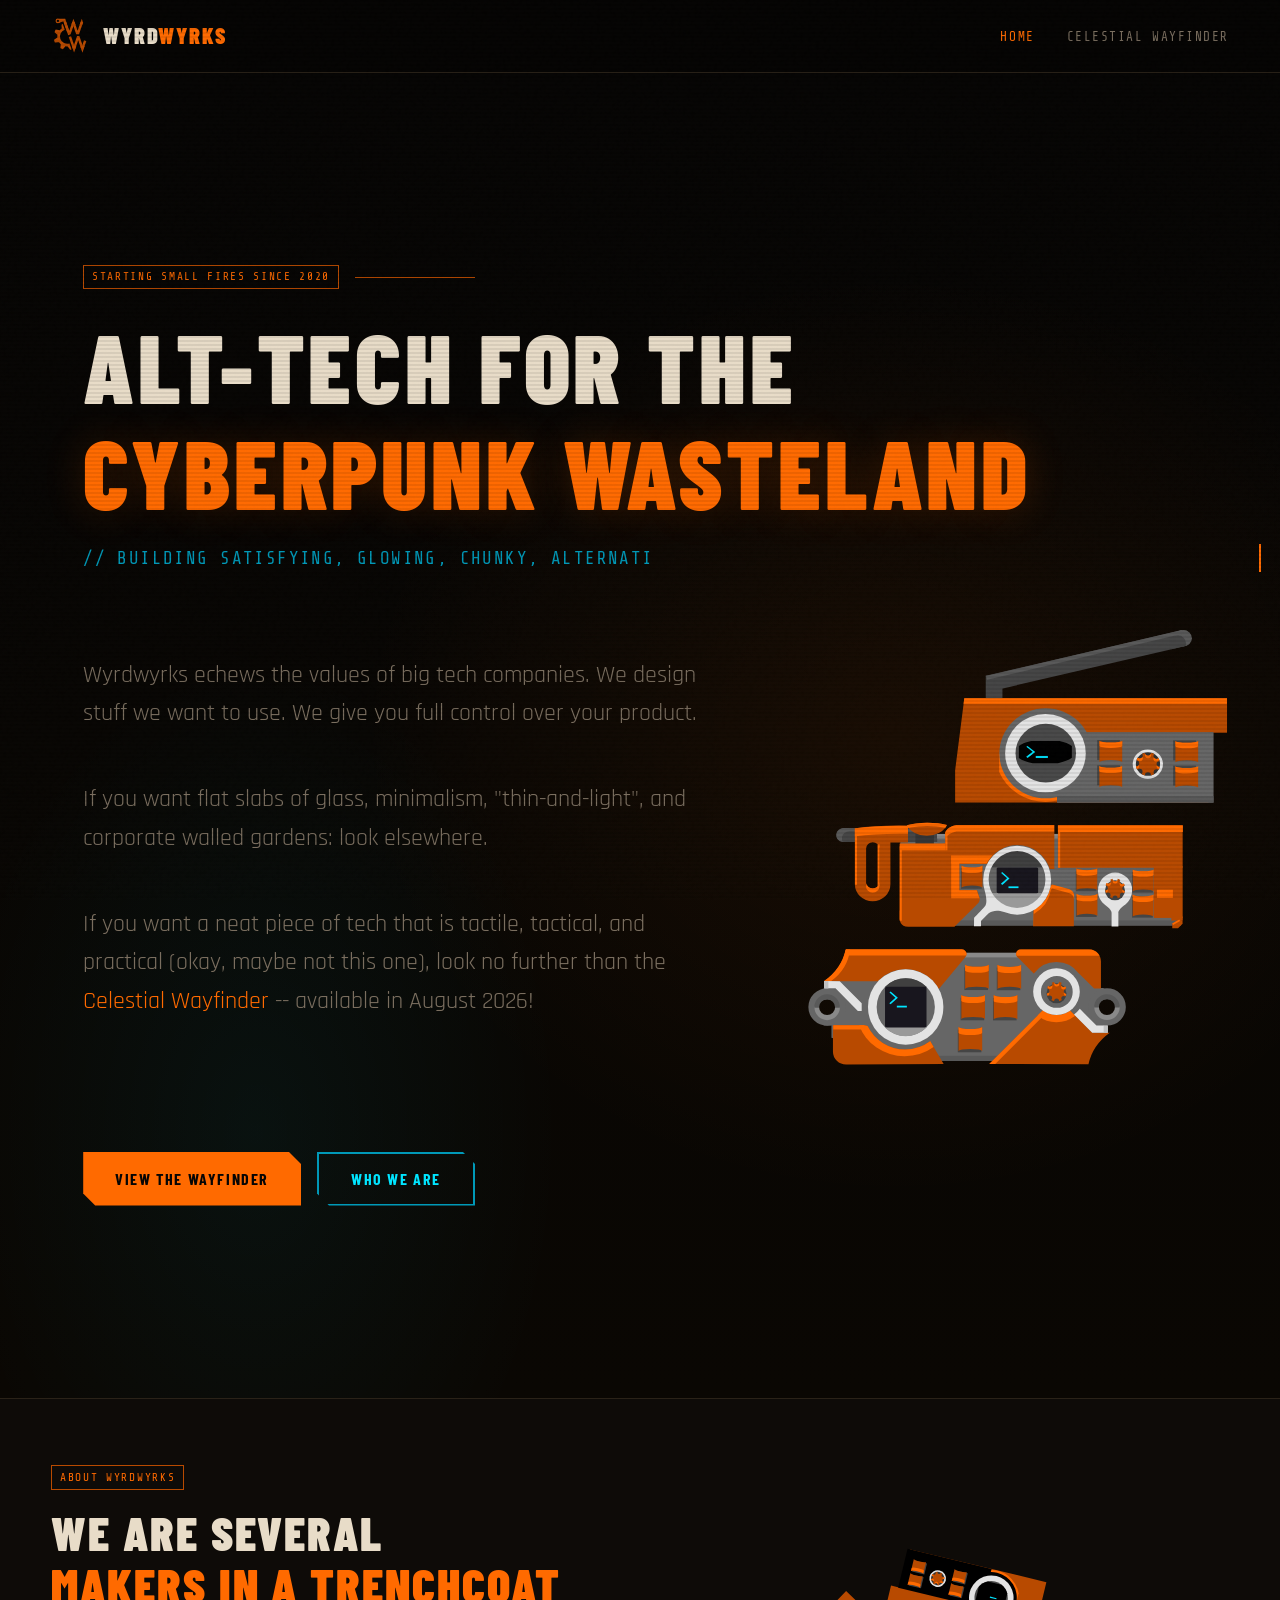
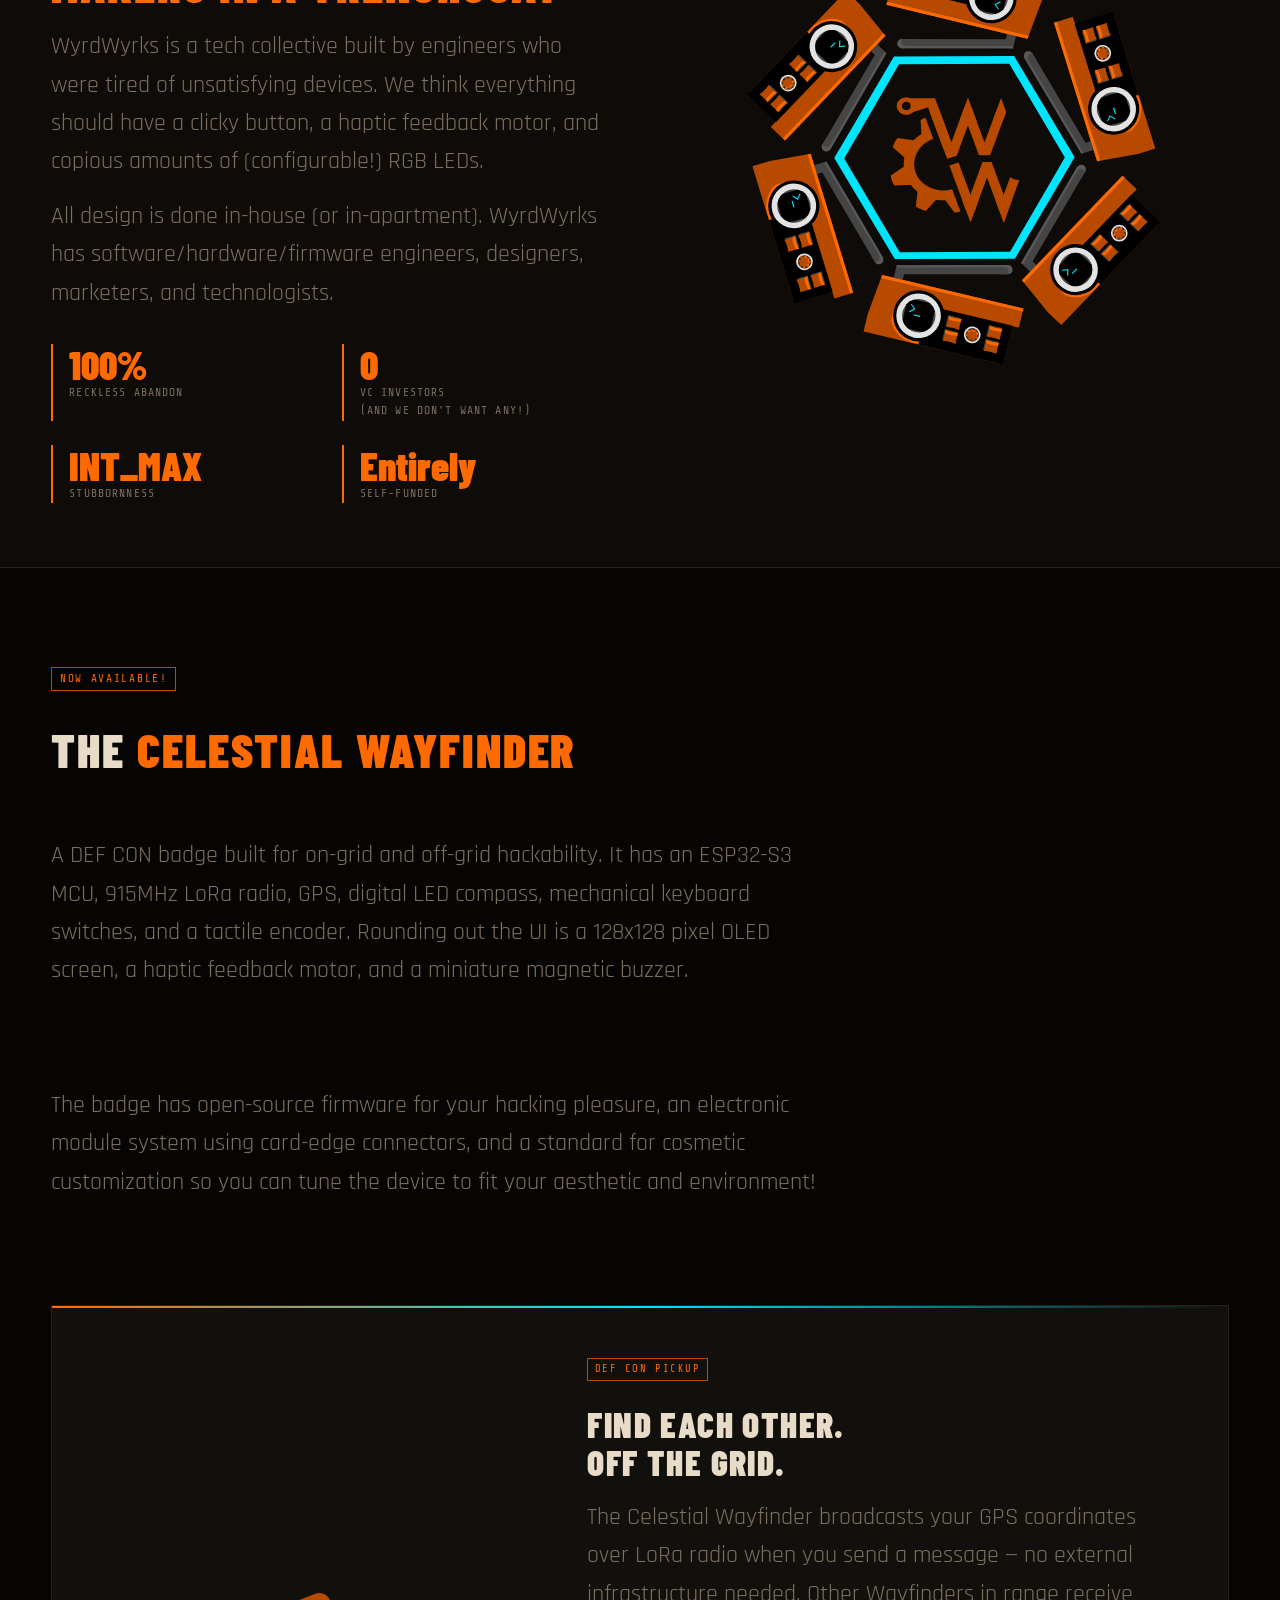
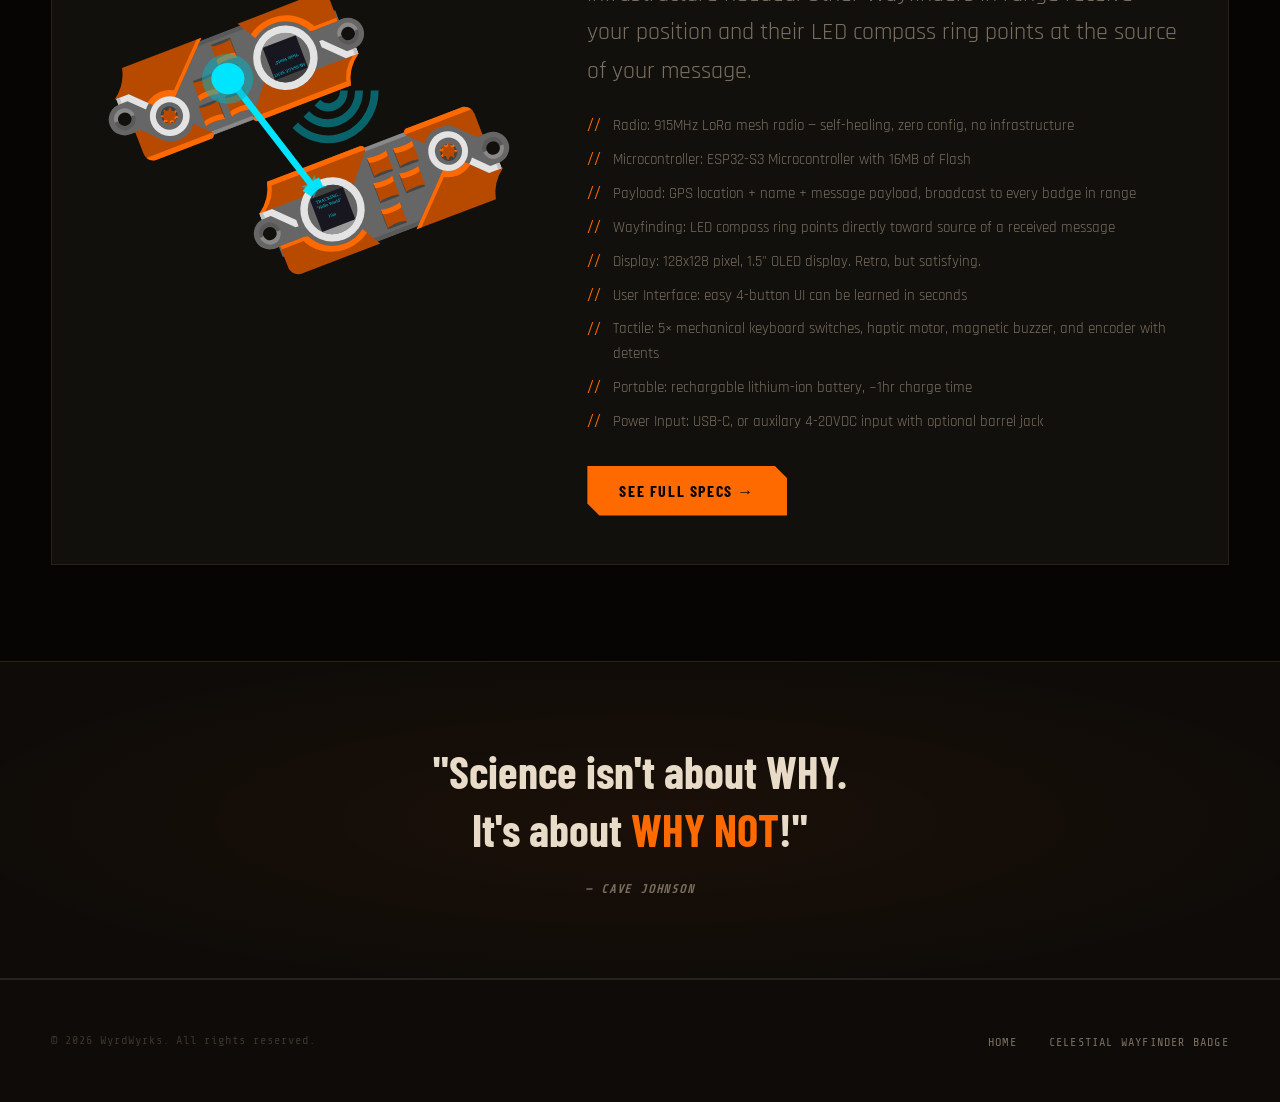
==== commit c52b27d9: "fixed quote" ====
--- a/index.html
+++ b/index.html
@@ -176,8 +176,8 @@
   <!-- ── MANIFESTO ───────────────────────────────────────── -->
   <div class="manifesto">
     <blockquote>
-      "Science isn't about why<br>
-      It's about <em>why not</em>!"<br>
+      "Science isn't about WHY.<br>
+      It's about <em>WHY NOT</em>!"<br>
       <cite>— Cave Johnson</cite>
     </blockquote>
   </div>
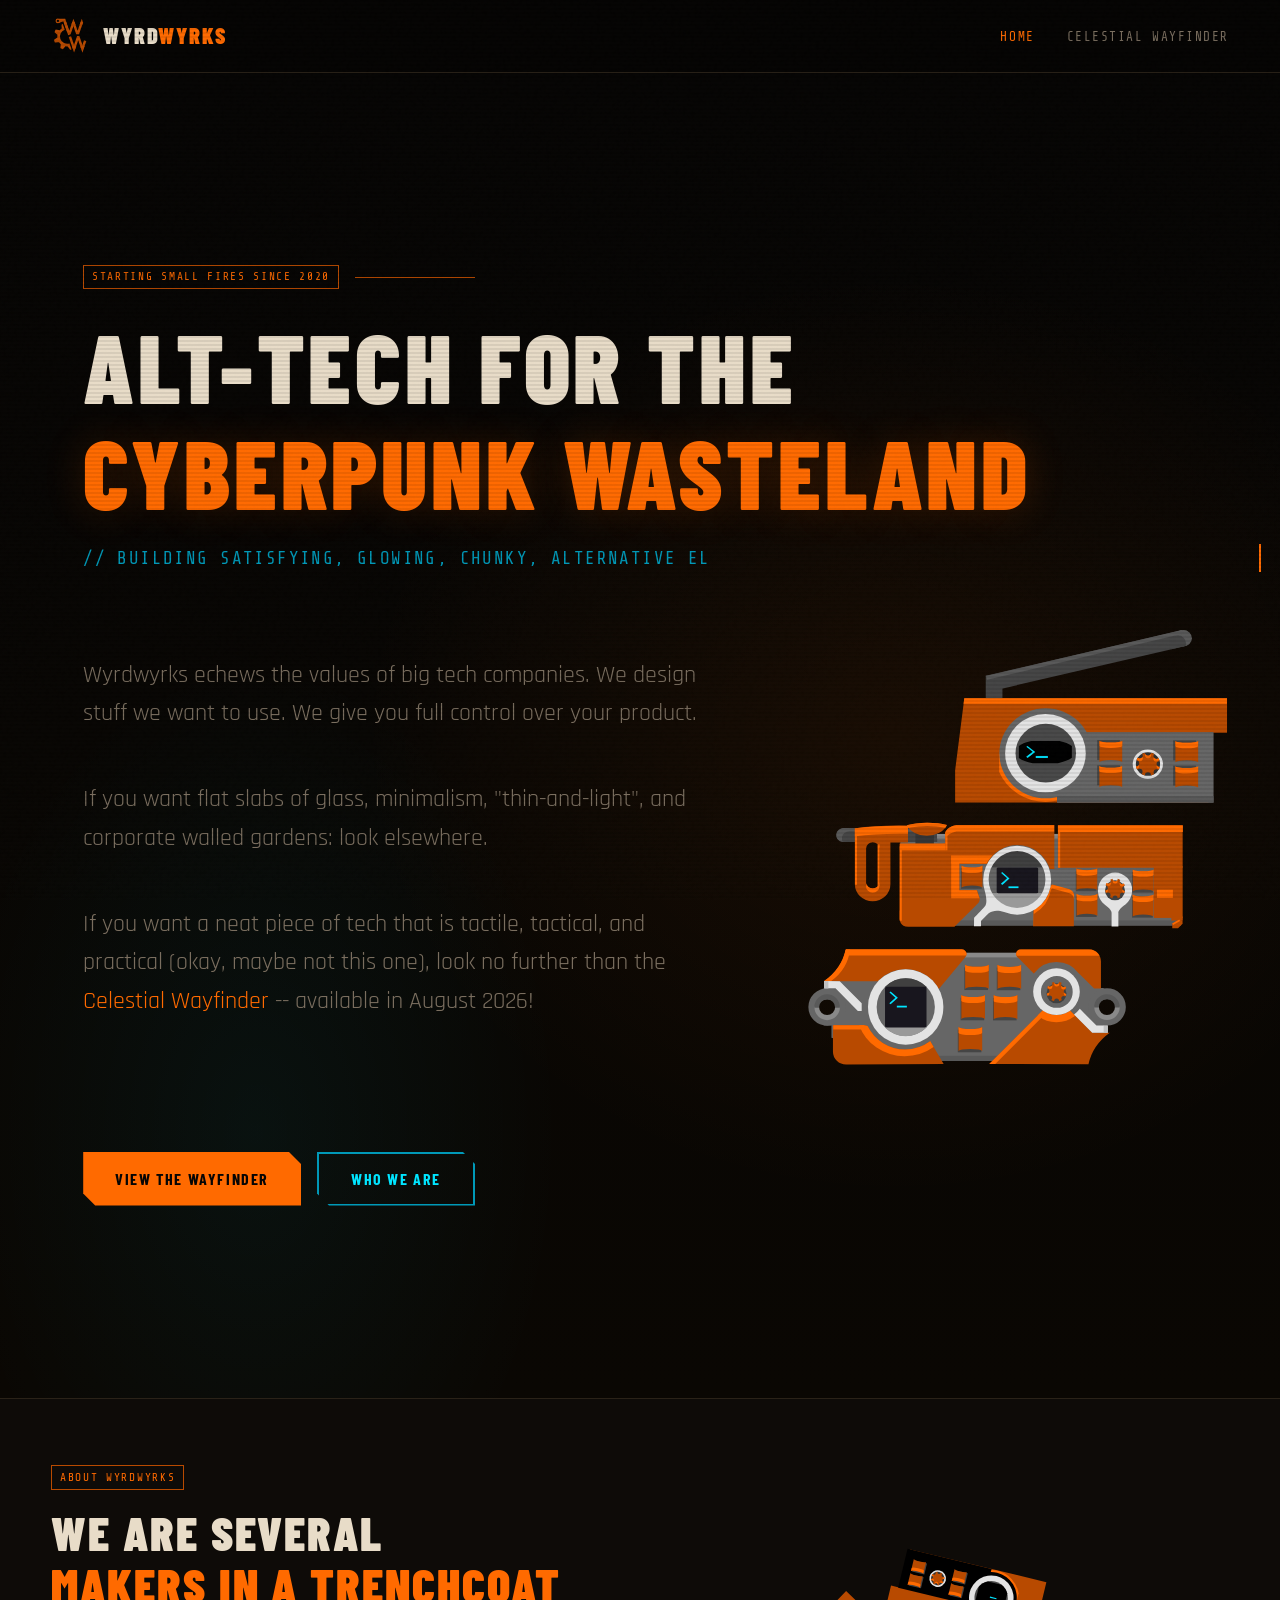
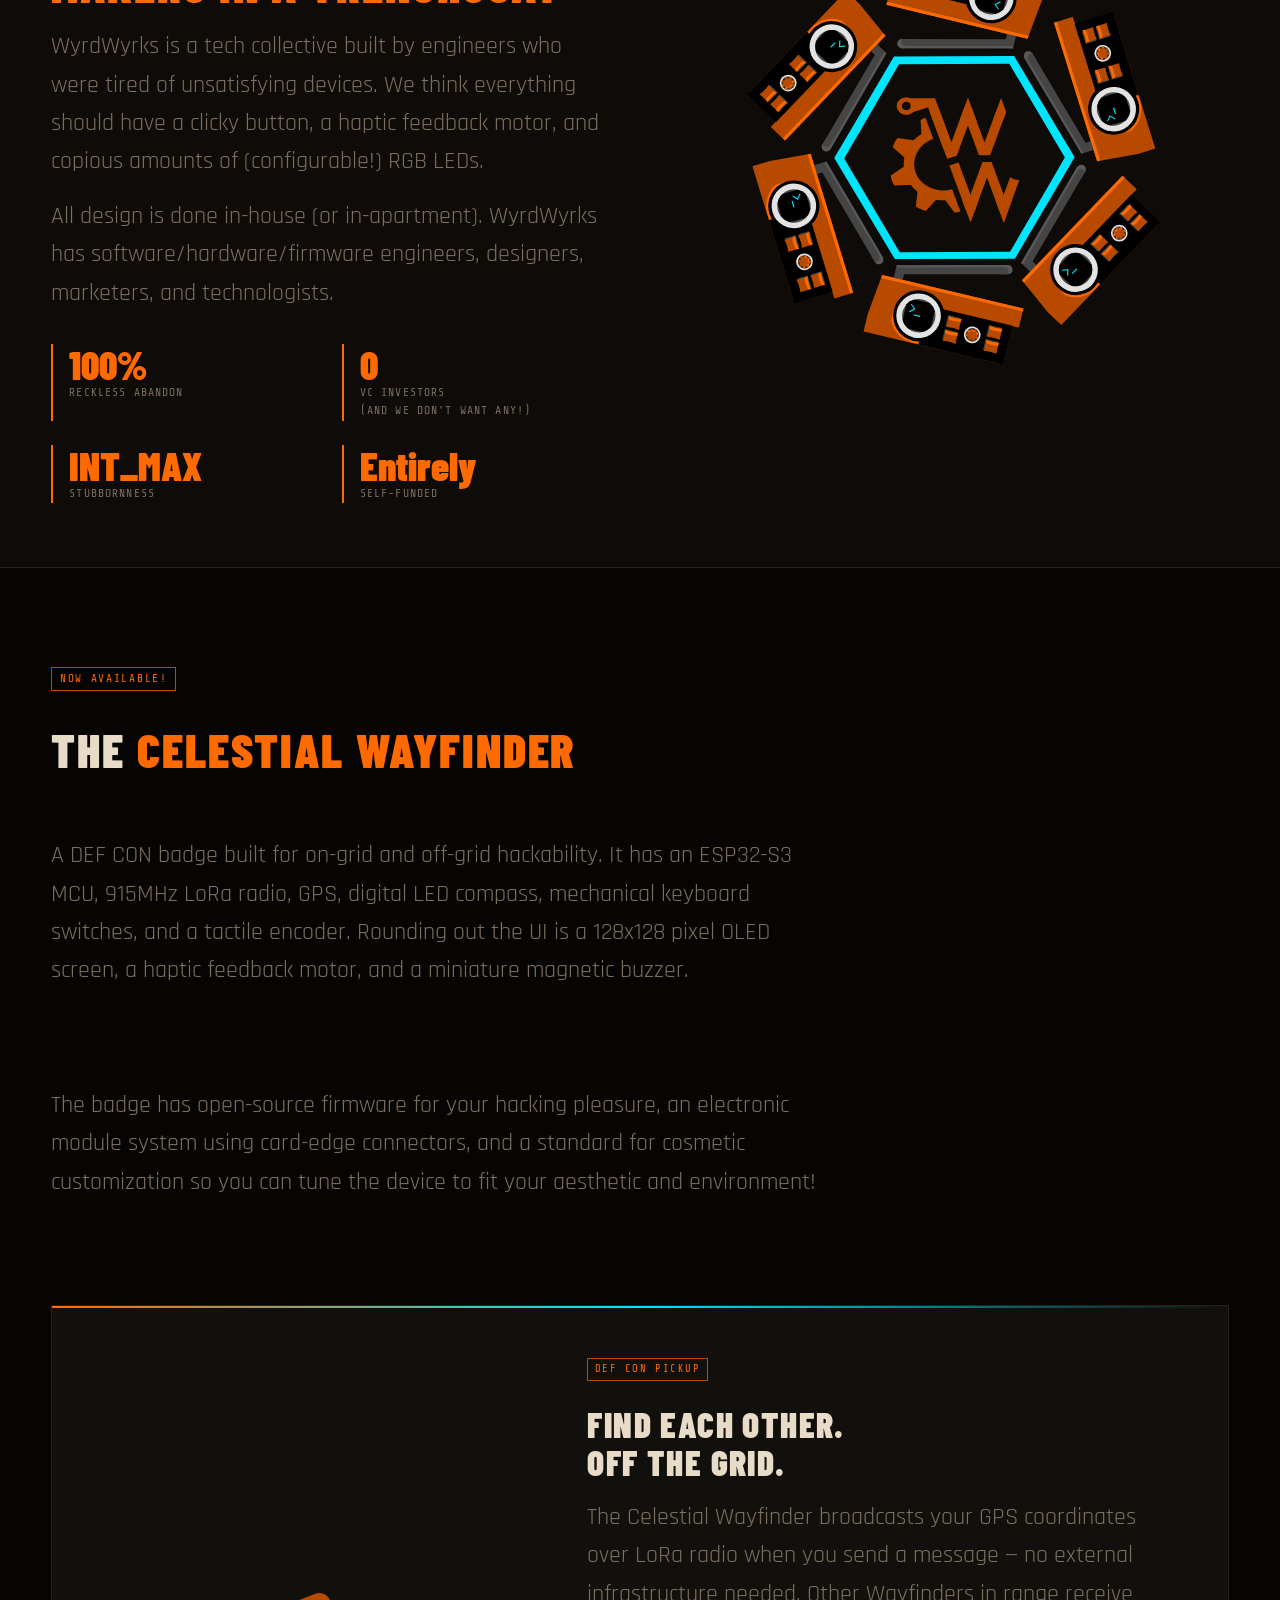
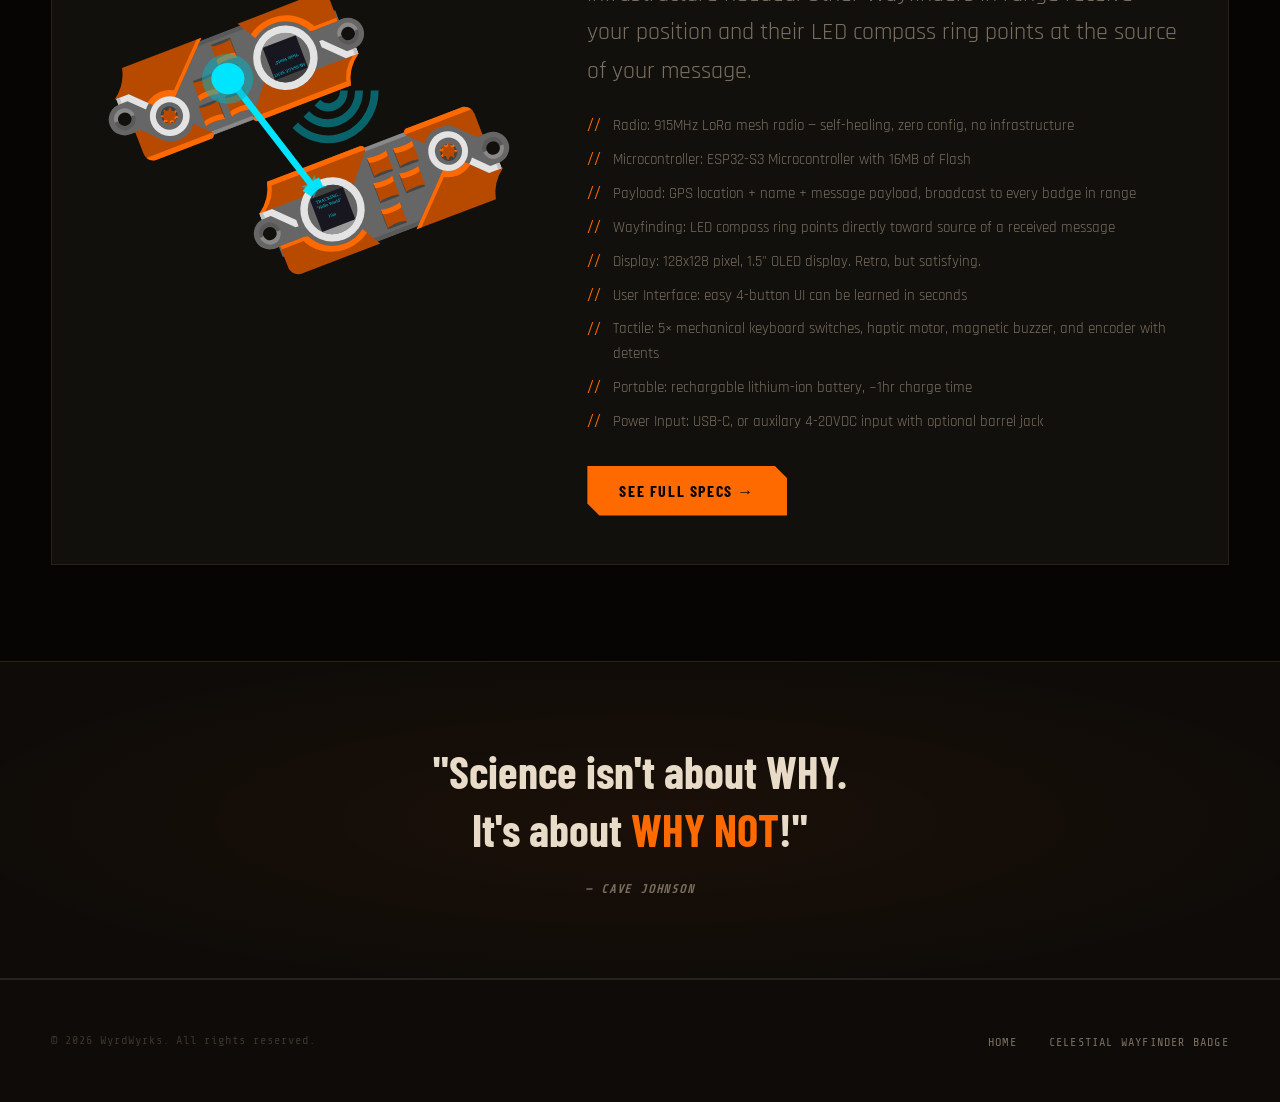
==== commit aa4dec2d: "removed html from product url" ====
--- a/index.html
+++ b/index.html
@@ -20,7 +20,7 @@
       <ul class="nav-links">
         <li><a href="index.html" class="active">Home</a></li>
         <li class="nav-has-child">
-          <a href="celestial-wayfinder.html">Celestial Wayfinder</a>
+          <a href="celestial-wayfinder">Celestial Wayfinder</a>
           <ul class="nav-sub">
             <li><a href="https://wayfinder.wyrdwyrks.com/" target="_blank" rel="noopener">Companion App ↗</a></li>
           </ul>
@@ -53,7 +53,7 @@
 				  </p>
 
 				  <p class="hero-desc">
-					If you want a neat piece of tech that is tactile, tactical, and practical (okay, maybe not this one), look no further than the <a href="celestial-wayfinder.html">Celestial Wayfinder</a>
+					If you want a neat piece of tech that is tactile, tactical, and practical (okay, maybe not this one), look no further than the <a href="celestial-wayfinder">Celestial Wayfinder</a>
 					-- available in August 2026!
 				  </p>
 			</div>
@@ -66,7 +66,7 @@
 			</div>
 		  </div>
 		  <div class="hero-actions">
-			<a href="celestial-wayfinder.html" class="btn btn-primary">View the Wayfinder</a>
+			<a href="celestial-wayfinder" class="btn btn-primary">View the Wayfinder</a>
 			<a href="#about" class="btn btn-outline">Who We Are</a>
 		  </div>
 			
@@ -167,7 +167,7 @@
             <li>Portable: rechargable lithium-ion battery, ~1hr charge time</li>
 			<li>Power Input: USB-C, or auxilary 4-20VDC input with optional barrel jack</li>
           </ul>
-          <a href="celestial-wayfinder.html" class="btn btn-primary">See Full Specs →</a>
+          <a href="celestial-wayfinder" class="btn btn-primary">See Full Specs →</a>
         </div>
       </div>
     </div>
@@ -188,7 +188,7 @@
       <span class="footer-copy">© 2026 WyrdWyrks. All rights reserved.</span>
       <ul class="footer-links">
         <li><a href="index.html">Home</a></li>
-        <li><a href="celestial-wayfinder.html">Celestial Wayfinder Badge</a></li>
+        <li><a href="celestial-wayfinder">Celestial Wayfinder Badge</a></li>
       </ul>
     </div>
   </footer>
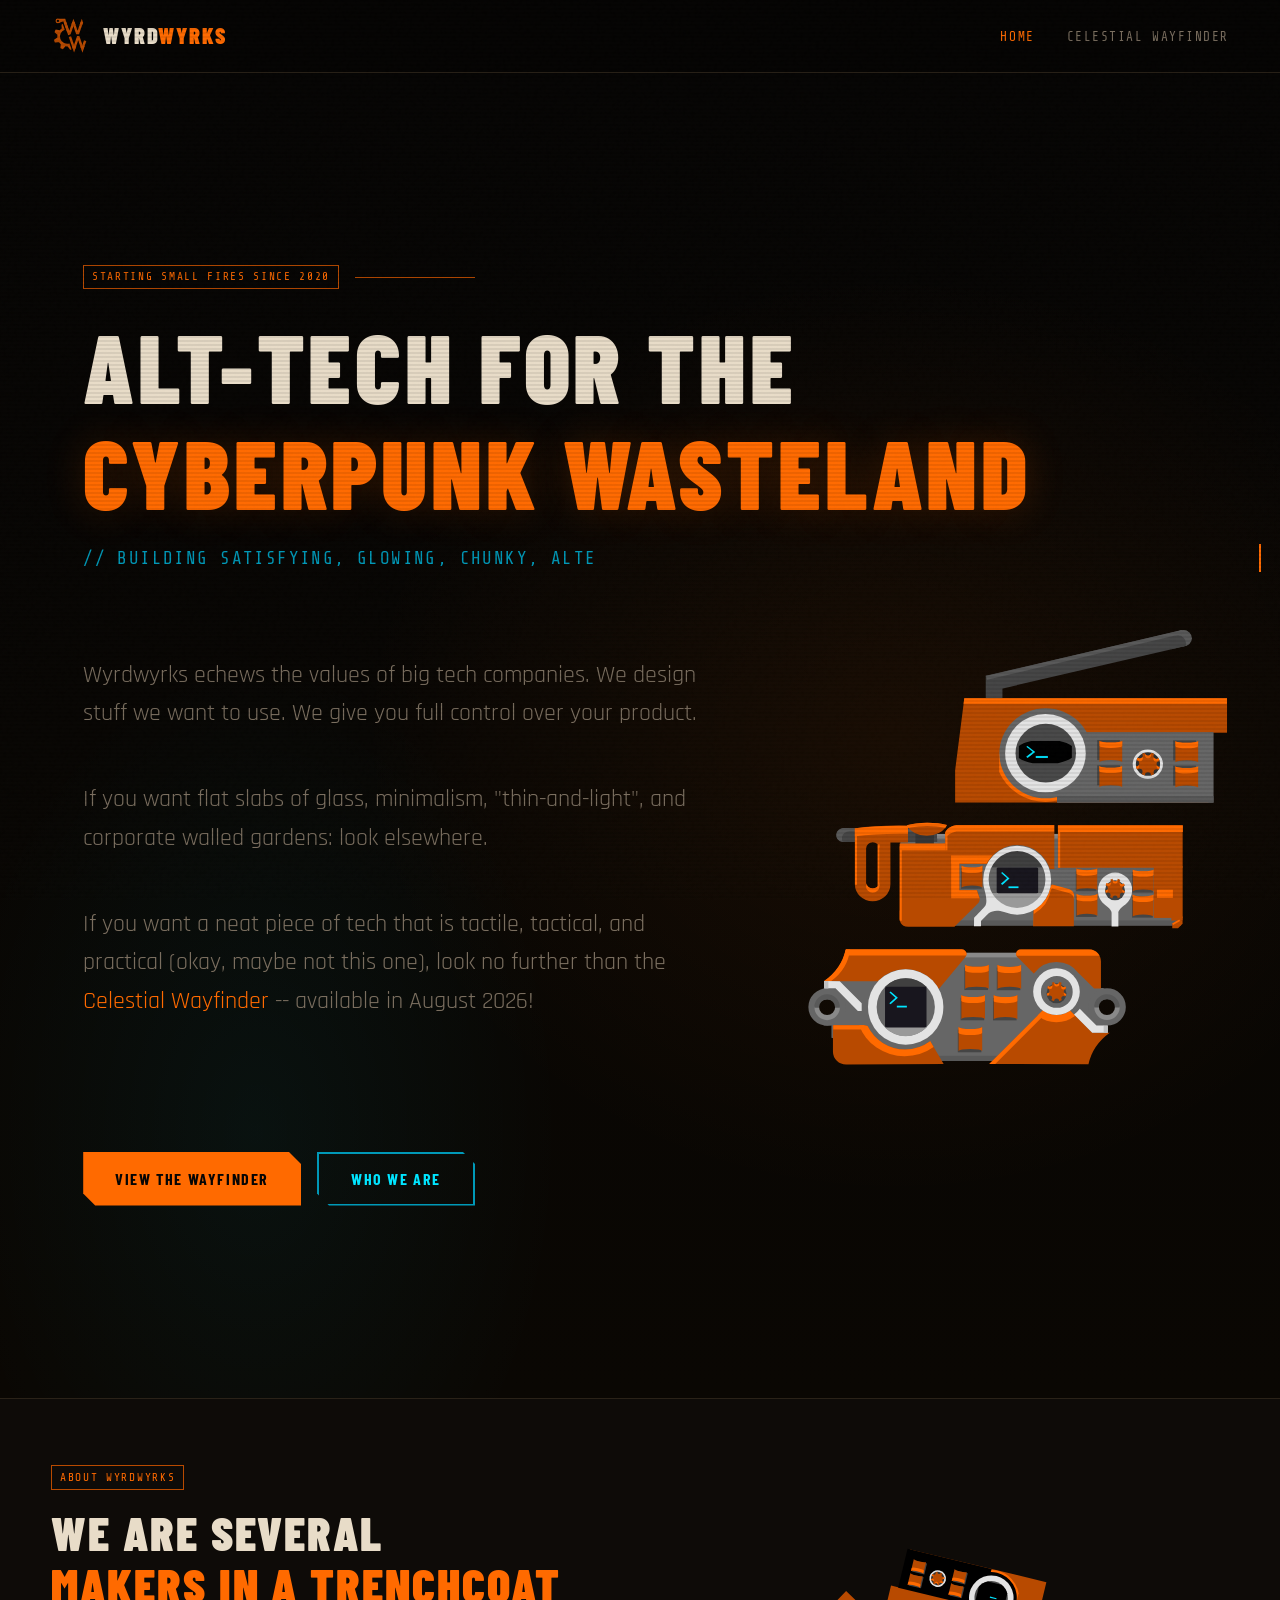
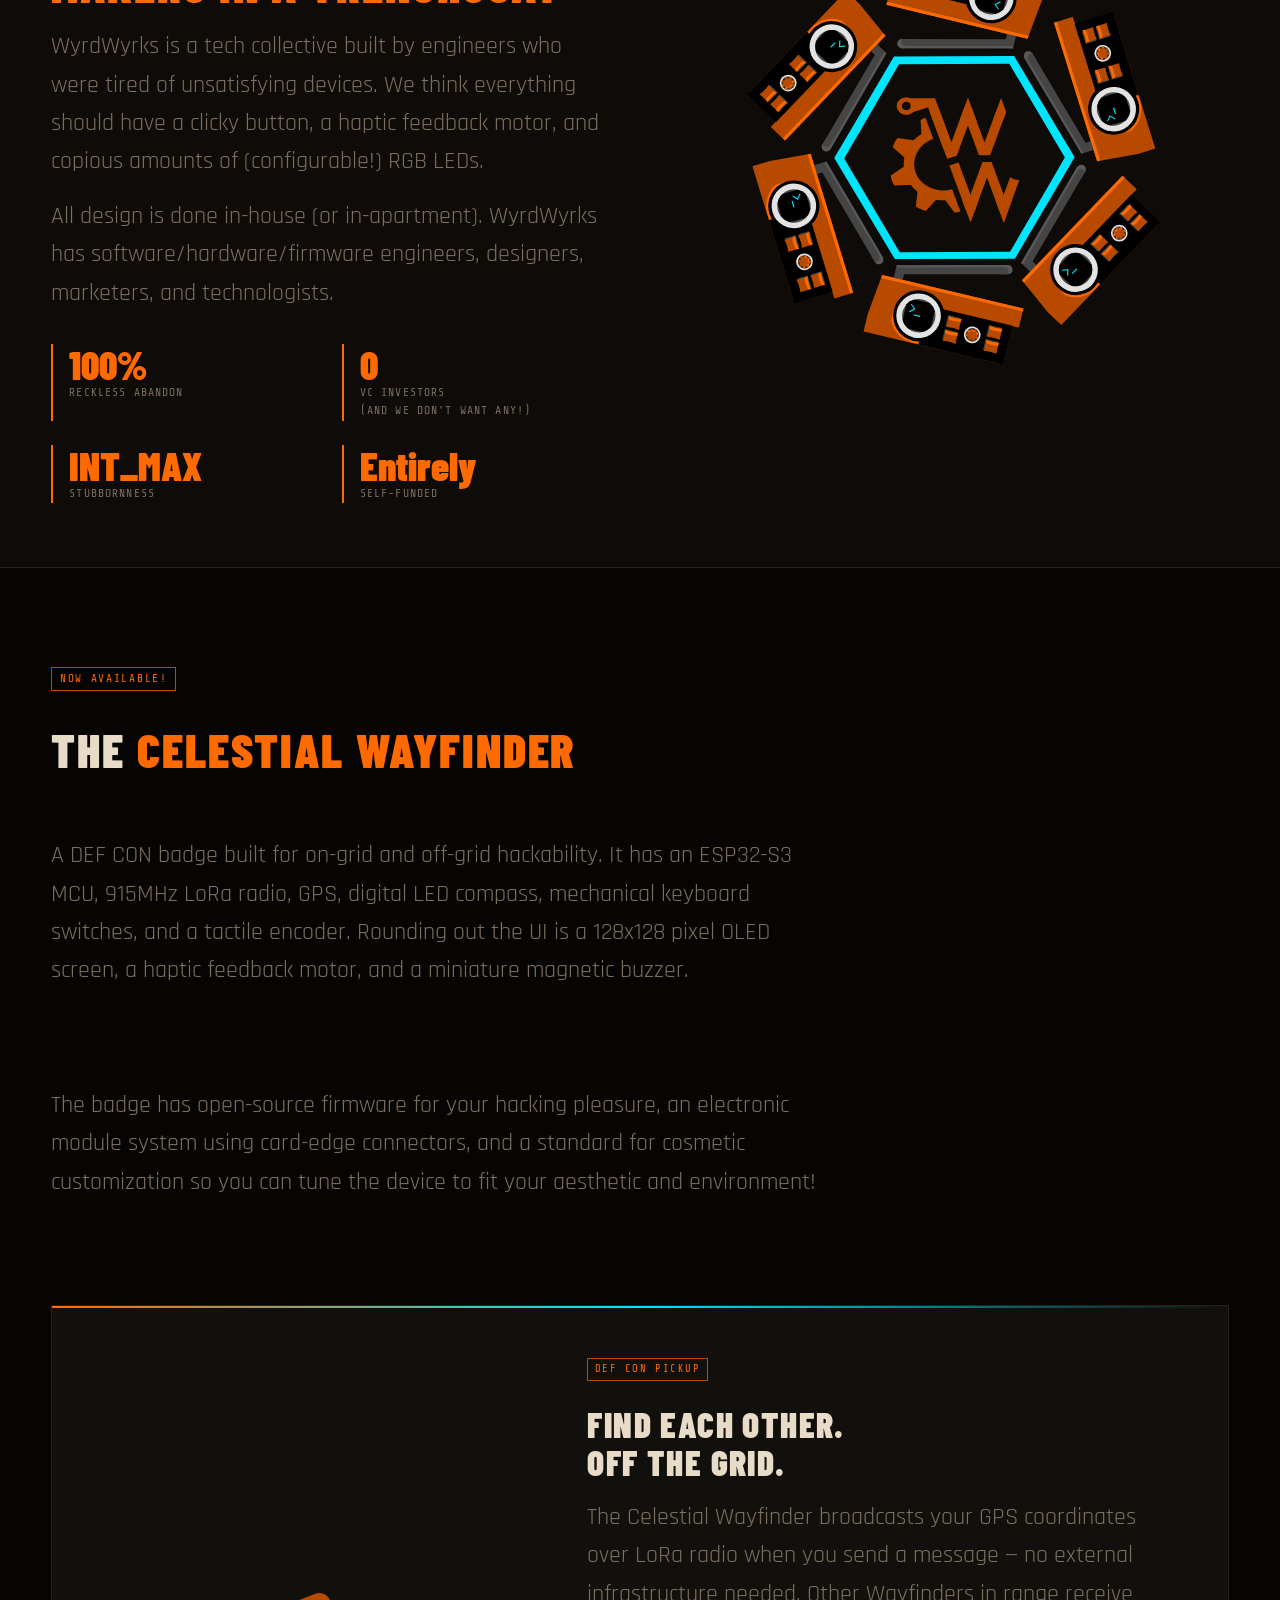
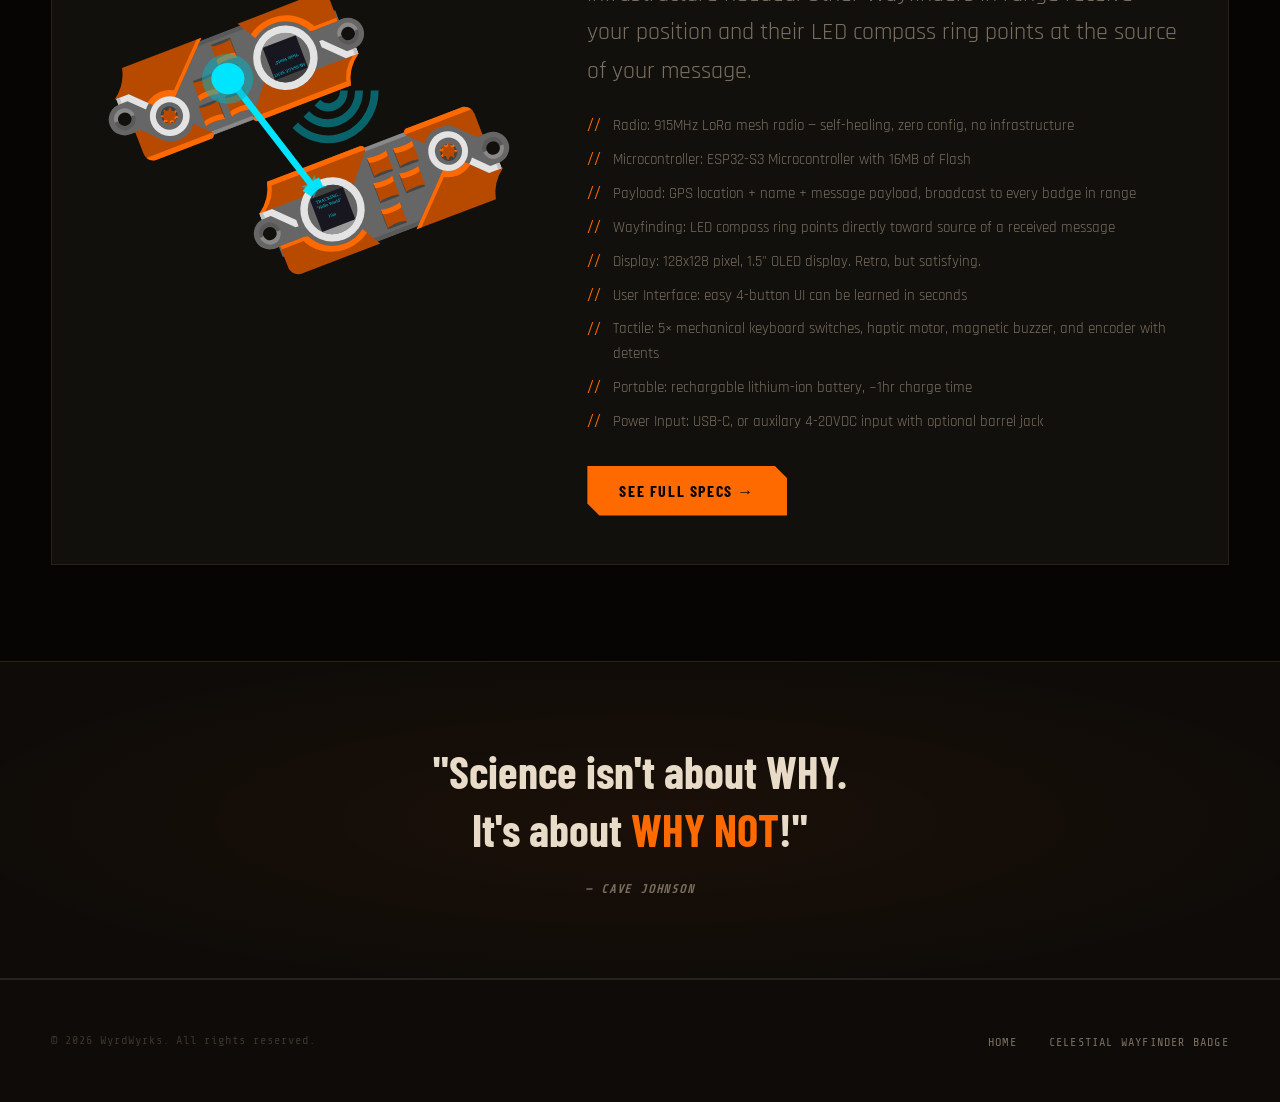
==== commit 9fcec193: "link fixes" ====
--- a/index.html
+++ b/index.html
@@ -13,12 +13,12 @@
   <!-- ── NAV ───────────────────────────────────────────── -->
   <nav>
     <div class="container nav-inner">
-      <a href="index.html" class="nav-logo">
+      <a href="/" class="nav-logo">
         <img src="assets/svg/logo-mini.svg" alt="WyrdWyrks logo" class="nav-logo-img" />
         <span class="nav-logo-text">Wyrd<span>Wyrks</span></span>
       </a>
       <ul class="nav-links">
-        <li><a href="index.html" class="active">Home</a></li>
+        <li><a href="/" class="active">Home</a></li>
         <li class="nav-has-child">
           <a href="celestial-wayfinder">Celestial Wayfinder</a>
           <ul class="nav-sub">
@@ -187,8 +187,8 @@
     <div class="container footer-inner">
       <span class="footer-copy">© 2026 WyrdWyrks. All rights reserved.</span>
       <ul class="footer-links">
-        <li><a href="index.html">Home</a></li>
-        <li><a href="celestial-wayfinder">Celestial Wayfinder Badge</a></li>
+        <li><a href="/">Home</a></li>
+        <li><a href="/celestial-wayfinder">Celestial Wayfinder Badge</a></li>
       </ul>
     </div>
   </footer>
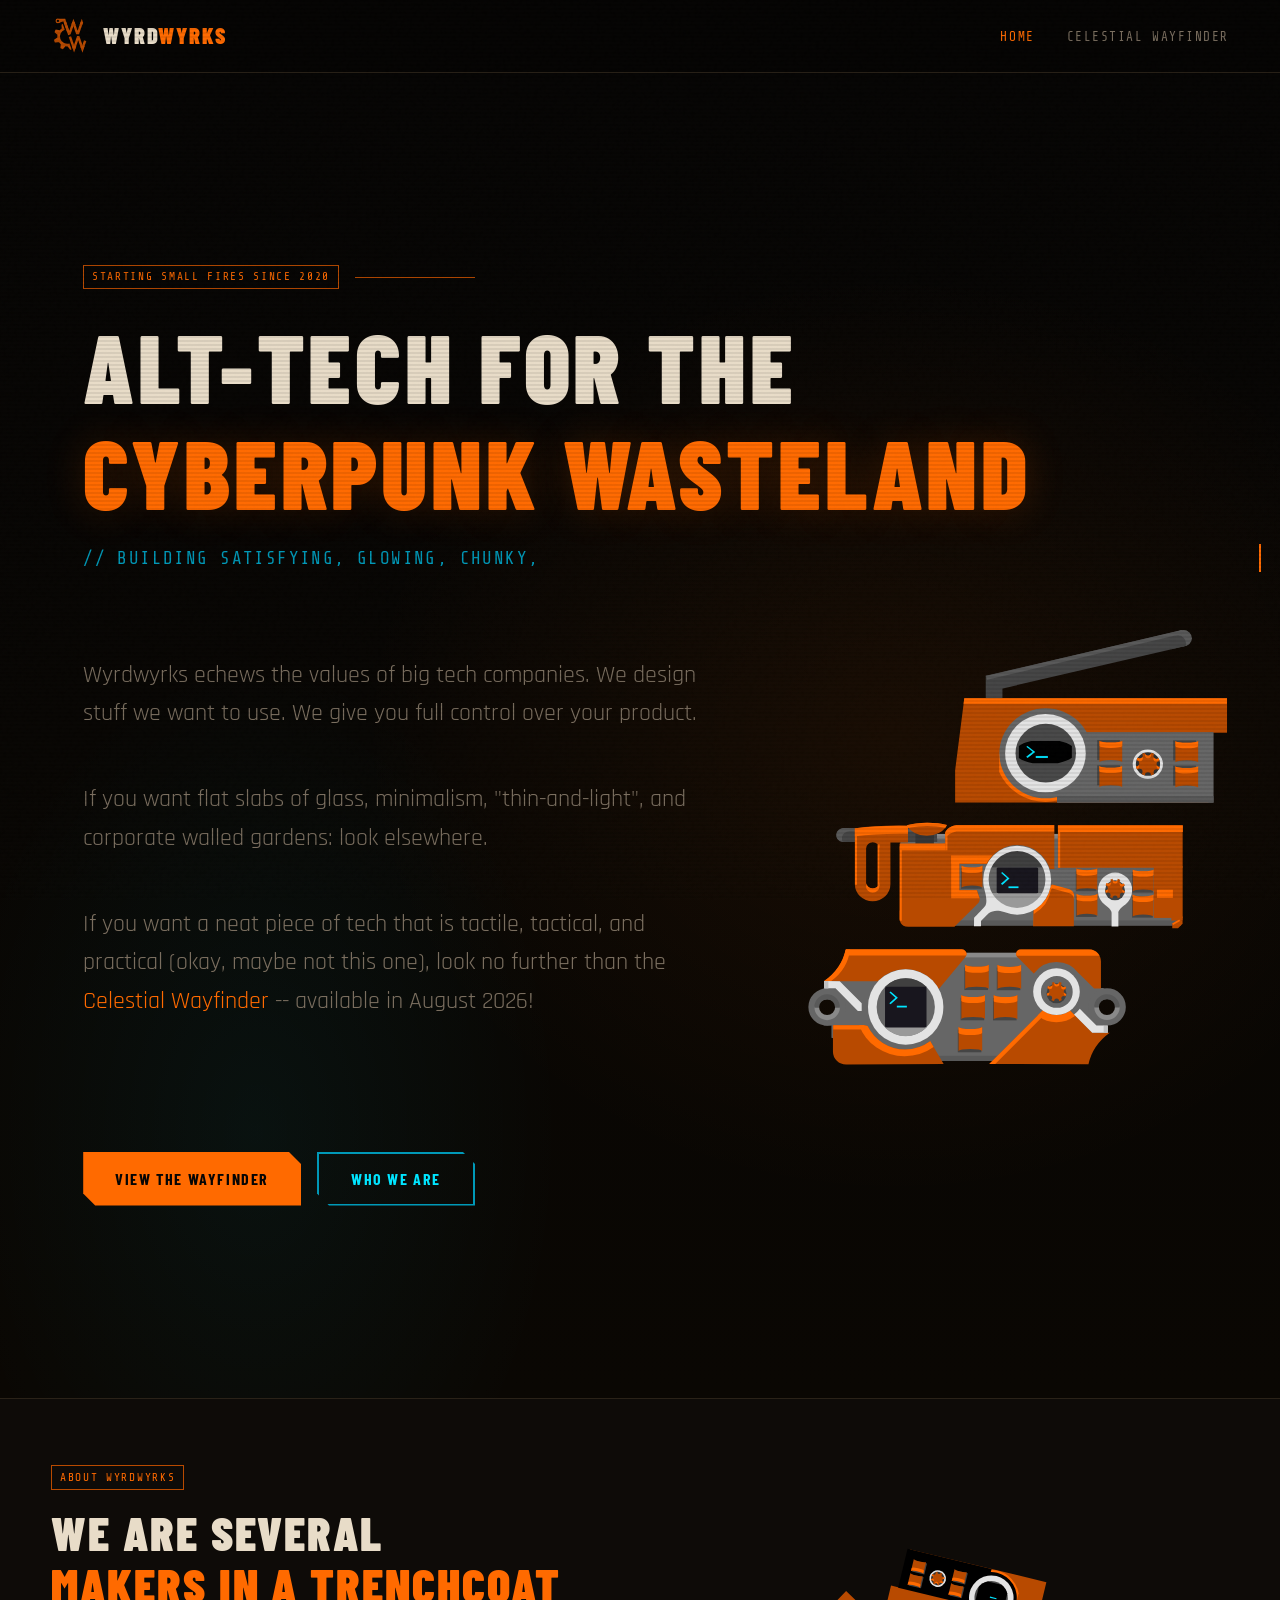
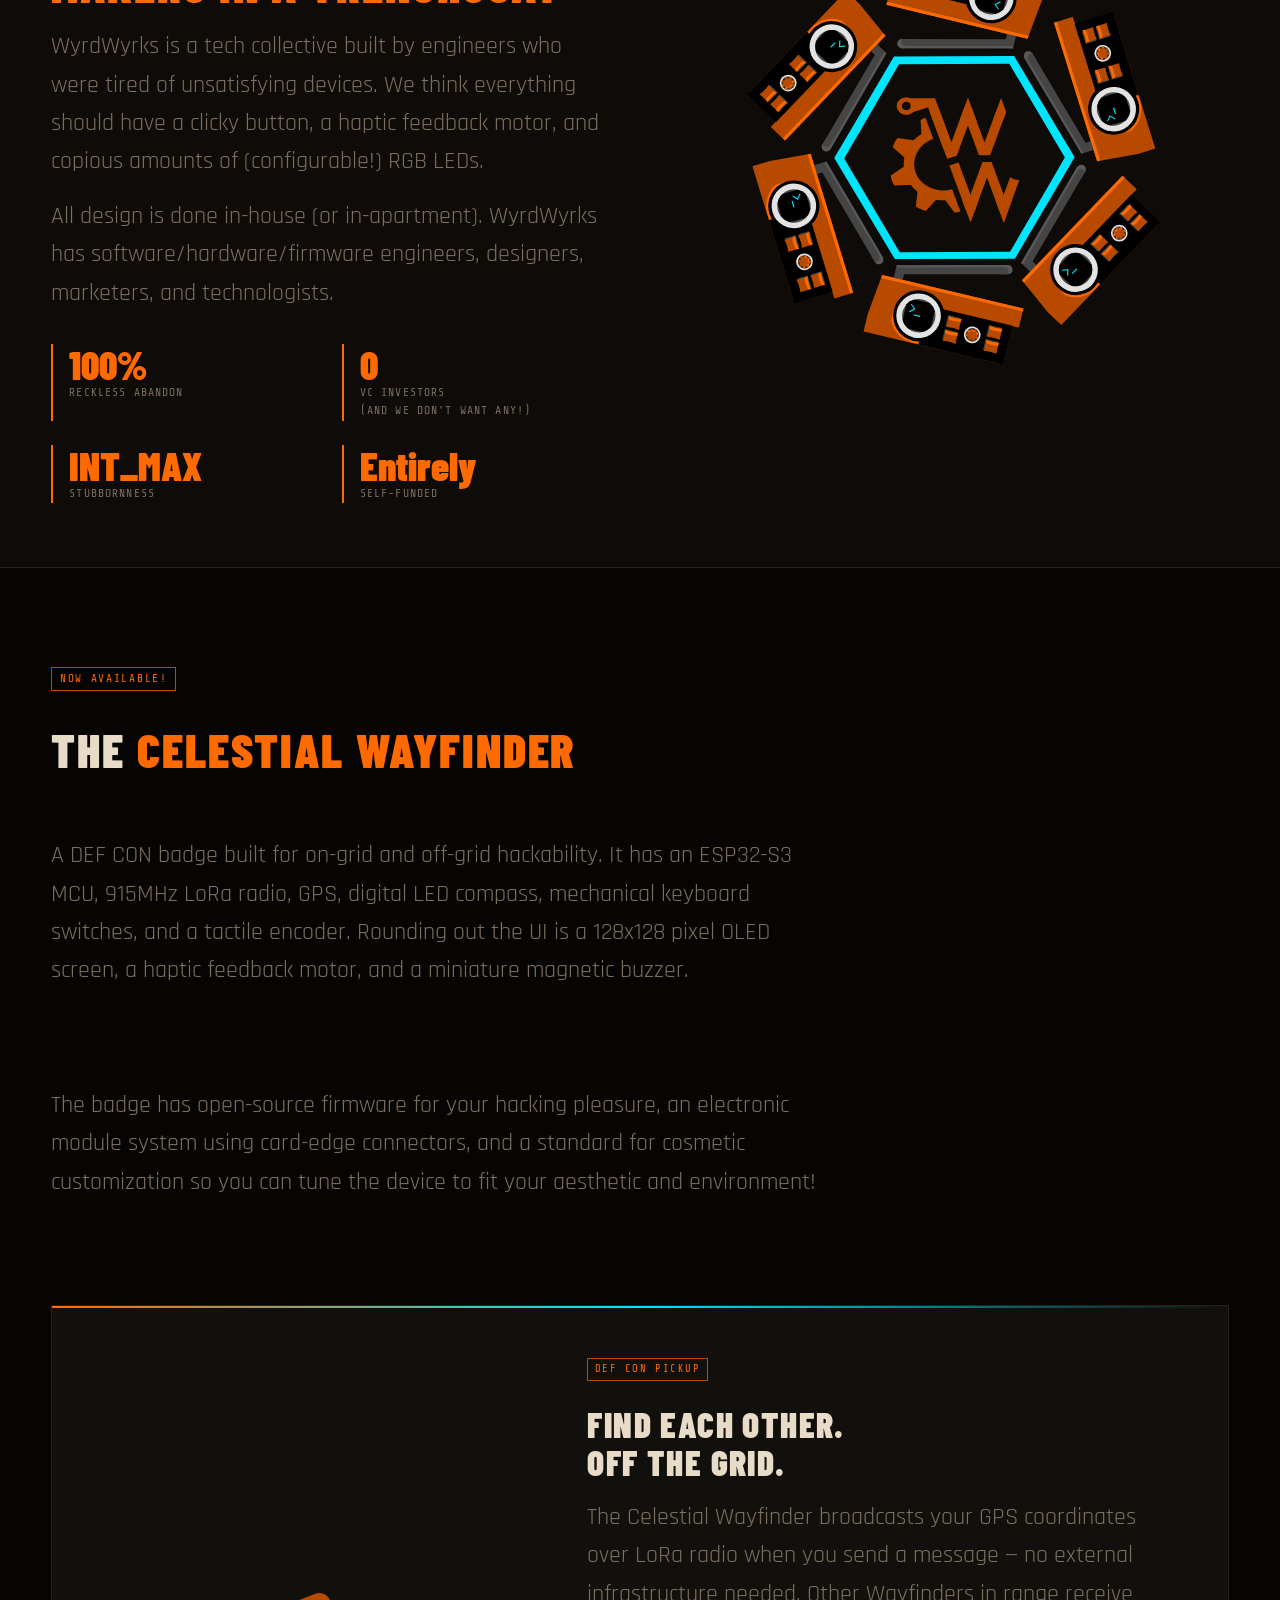
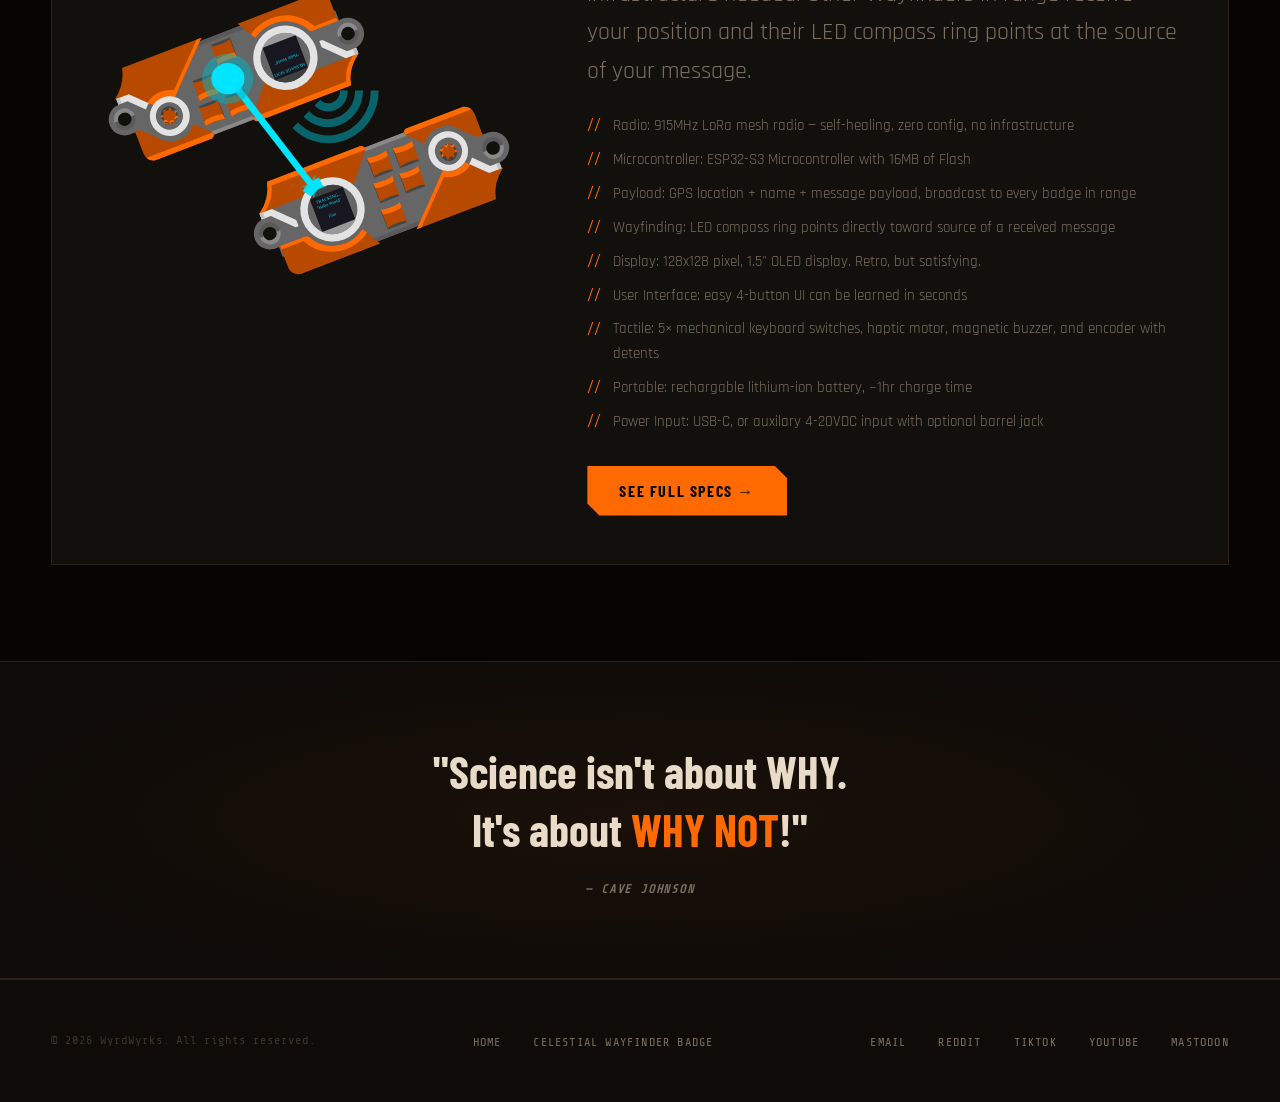
==== commit 27067899: "Added contact info and socials at the site footer. Added defcon pickup info on the wayfinder page" ====
--- a/index.html
+++ b/index.html
@@ -190,6 +190,13 @@
         <li><a href="/">Home</a></li>
         <li><a href="/celestial-wayfinder">Celestial Wayfinder Badge</a></li>
       </ul>
+      <ul class="footer-social">
+        <li><a href="mailto:WyrdWyrksAdmin@gmail.com">Email</a></li>
+        <li><a href="https://www.reddit.com/user/WyrdWyrks/" target="_blank" rel="noopener">Reddit</a></li>
+        <li><a href="https://www.tiktok.com/@wyrdwyrks" target="_blank" rel="noopener">TikTok</a></li>
+        <li><a href="https://www.youtube.com/@Wyrd-Wyrks" target="_blank" rel="noopener">YouTube</a></li>
+        <li><a href="https://mastodon.social/@WyrdWyrks" target="_blank" rel="noopener">Mastodon</a></li>
+      </ul>
     </div>
   </footer>
 
--- a/css/styles.css
+++ b/css/styles.css
@@ -566,6 +566,22 @@
 }
 
 .footer-links a:hover { color: var(--amber); }
+
+.footer-social {
+  display: flex;
+  gap: 2rem;
+  list-style: none;
+}
+
+.footer-social a {
+  font-family: var(--font-mono);
+  font-size: 0.75rem;
+  letter-spacing: 0.1em;
+  text-transform: uppercase;
+  color: var(--text-dim);
+}
+
+.footer-social a:hover { color: var(--cyan); }
 
 /* ── CORNER DECORATION ────────────────────────────────────── */
 .corner-tl, .corner-br {
@@ -795,3 +811,109 @@
   /* specs two-col table → single col */
   .specs-grid { grid-template-columns: 1fr !important; }
 }
+
+/* ── GALLERY ──────────────────────────────────────────────── */
+.gallery-grid {
+  display: grid;
+  grid-template-columns: repeat(auto-fill, minmax(160px, 1fr));
+  gap: 1rem;
+}
+
+.gallery-thumb {
+  position: relative;
+  aspect-ratio: 1;
+  overflow: hidden;
+  background: var(--bg-card);
+  border: 1px solid var(--border);
+  padding: 0;
+  cursor: pointer;
+  transition: border-color 0.2s;
+}
+
+.gallery-thumb:hover { border-color: var(--cyan); }
+
+.gallery-thumb img {
+  width: 100%;
+  height: 100%;
+  object-fit: cover;
+  transition: transform 0.3s;
+}
+
+.gallery-thumb:hover img { transform: scale(1.06); }
+
+/* ── LIGHTBOX ─────────────────────────────────────────────── */
+.lightbox {
+  position: fixed;
+  inset: 0;
+  z-index: 10000;
+  background: rgba(6, 5, 4, 0.94);
+  display: flex;
+  align-items: center;
+  justify-content: center;
+  padding: 2rem;
+}
+
+.lightbox[hidden] { display: none; }
+
+.lightbox-content {
+  max-width: min(900px, 90vw);
+  max-height: 90vh;
+  display: flex;
+  flex-direction: column;
+  align-items: center;
+  gap: 1rem;
+}
+
+.lightbox-content img {
+  max-width: 100%;
+  max-height: 75vh;
+  width: auto;
+  height: auto;
+  border: 1px solid var(--border);
+}
+
+.lightbox-caption {
+  font-family: var(--font-mono);
+  font-size: 0.85rem;
+  color: var(--text-dim);
+  text-align: center;
+  max-width: 60ch;
+}
+
+.lightbox-close {
+  position: absolute;
+  top: 1.25rem;
+  right: 1.5rem;
+  background: transparent;
+  border: 1px solid var(--border);
+  color: var(--text);
+  font-size: 1.75rem;
+  line-height: 1;
+  width: 44px;
+  height: 44px;
+  cursor: pointer;
+  transition: all 0.2s;
+}
+
+.lightbox-close:hover { border-color: var(--amber); color: var(--amber); }
+
+.lightbox-nav {
+  background: transparent;
+  border: 1px solid var(--border);
+  color: var(--text);
+  font-size: 1.5rem;
+  width: 48px;
+  height: 48px;
+  cursor: pointer;
+  flex-shrink: 0;
+  transition: all 0.2s;
+}
+
+.lightbox-nav:hover { border-color: var(--cyan); color: var(--cyan); }
+
+@media (max-width: 640px) {
+  .lightbox { padding: 1rem; }
+  .lightbox-nav { position: absolute; top: 50%; transform: translateY(-50%); }
+  .lightbox-prev { left: 0.5rem; }
+  .lightbox-next { right: 0.5rem; }
+}
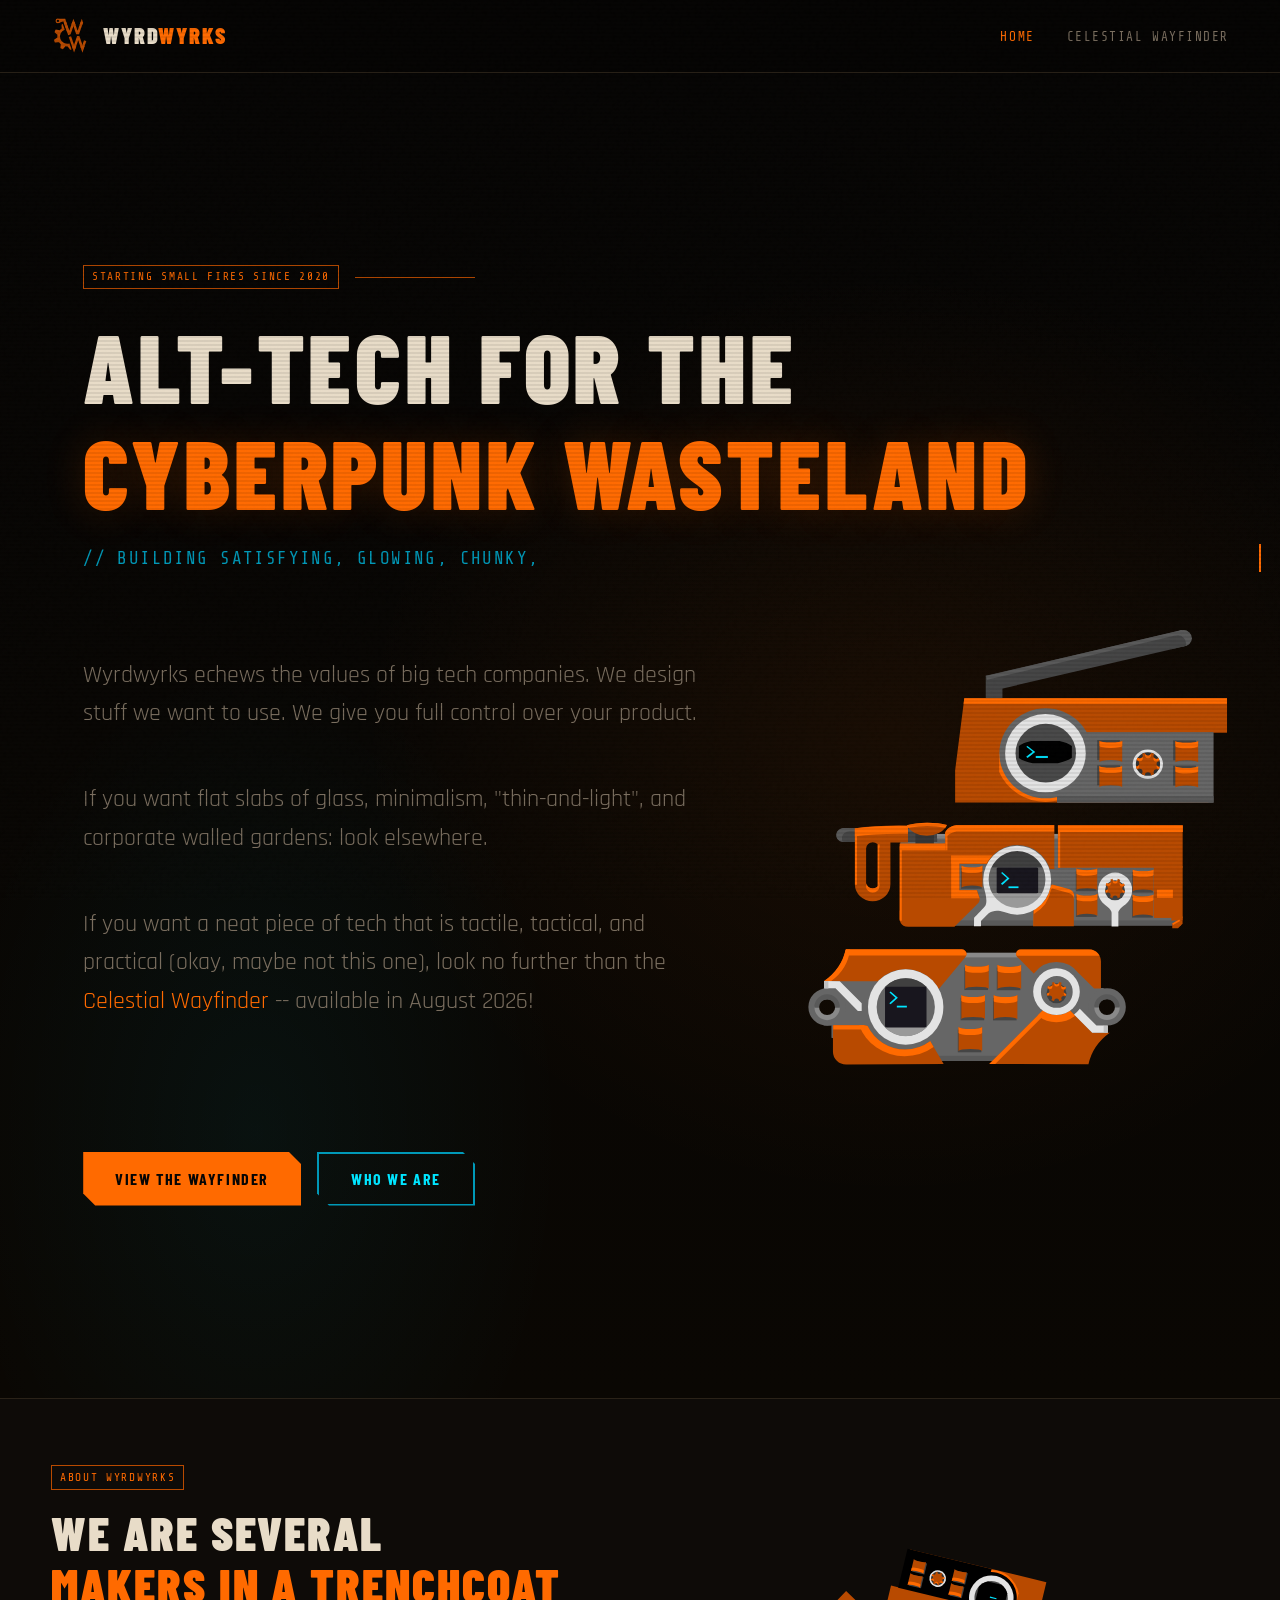
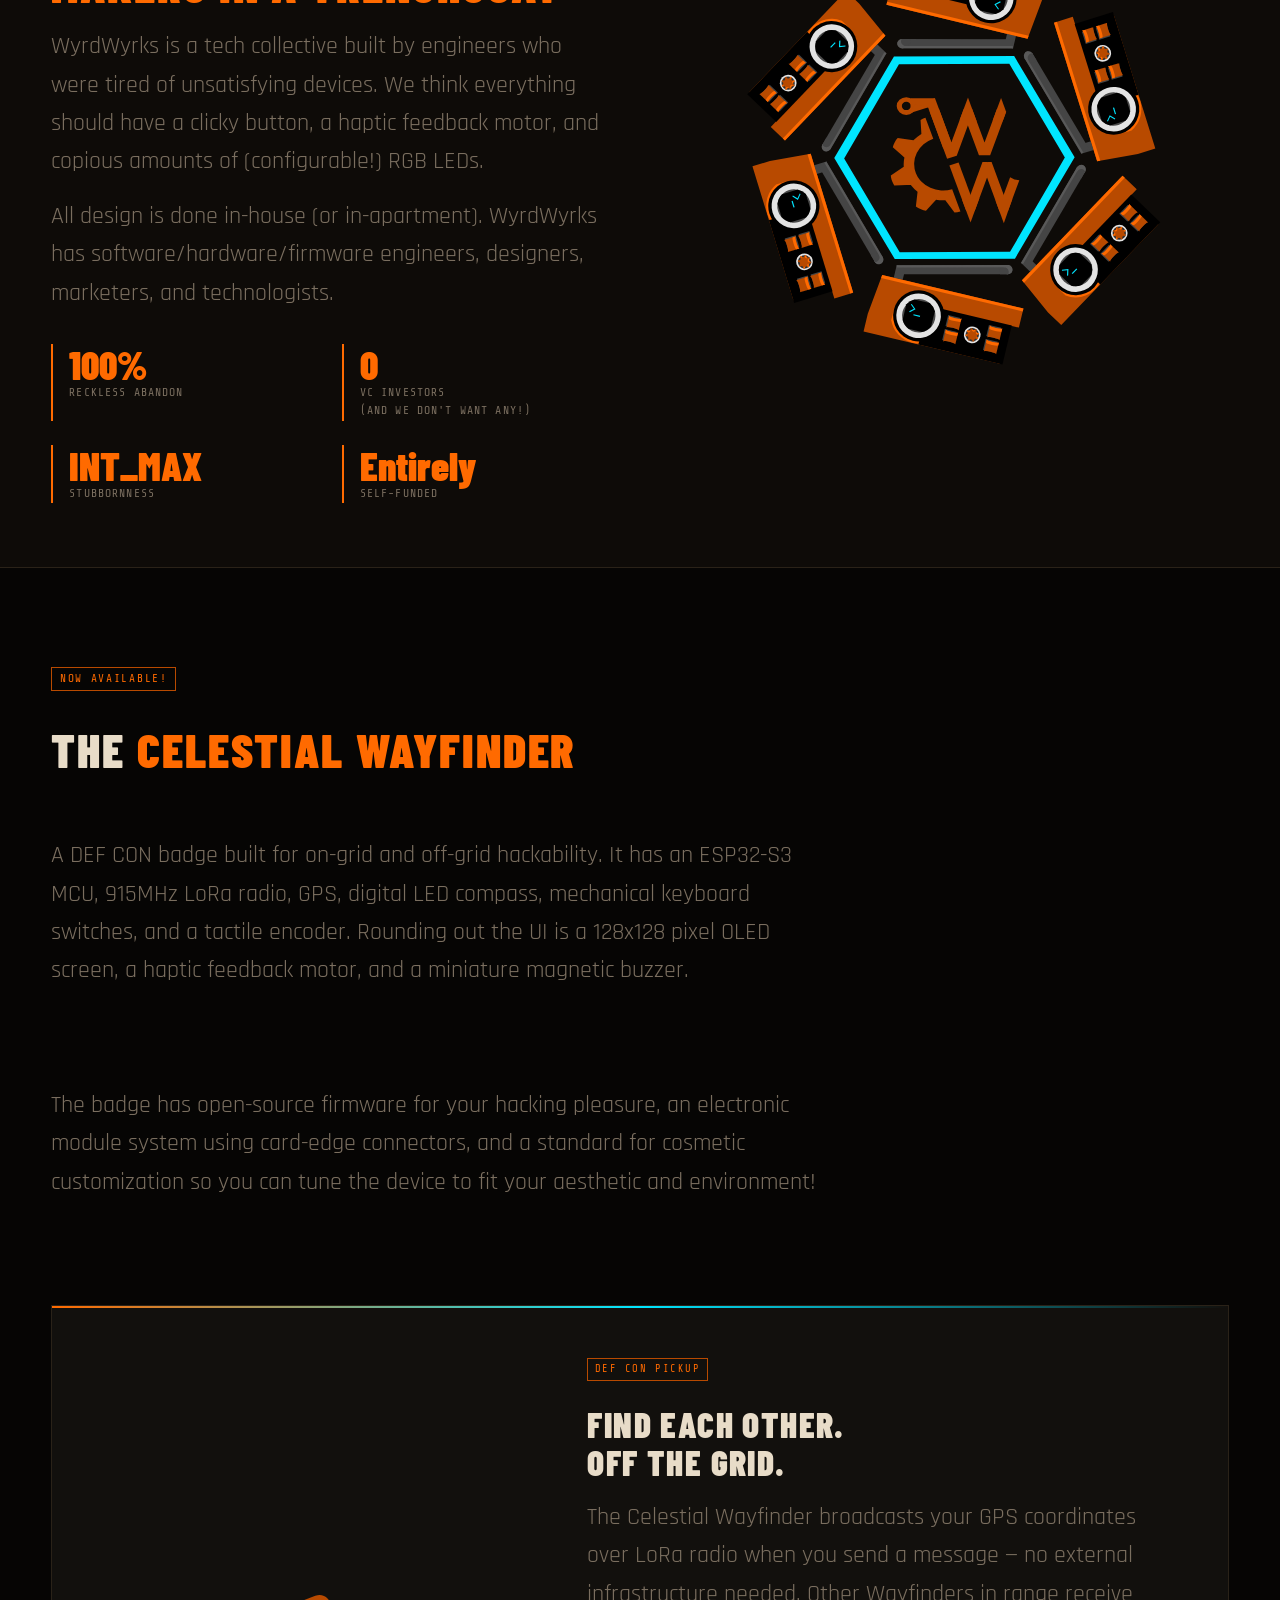
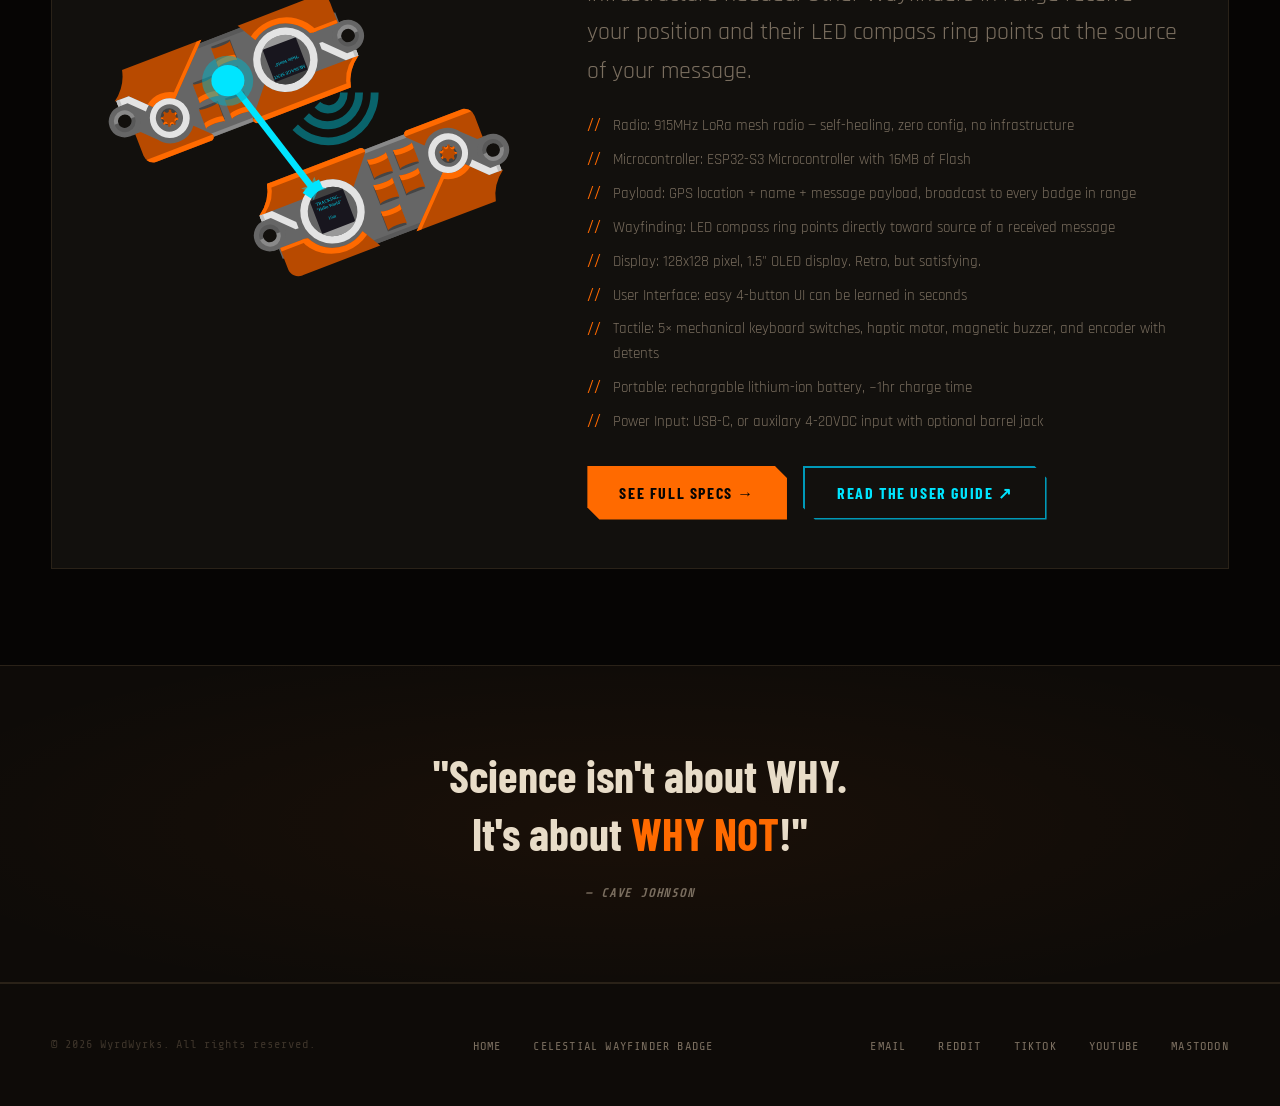
==== commit 77135fd1: "restructuring of info on wayfinder page" ====
--- a/index.html
+++ b/index.html
@@ -23,6 +23,7 @@
           <a href="celestial-wayfinder">Celestial Wayfinder</a>
           <ul class="nav-sub">
             <li><a href="https://wayfinder.wyrdwyrks.com/" target="_blank" rel="noopener">Companion App ↗</a></li>
+            <li><a href="https://docs.wyrdwyrks.com/celestial-wayfinder/user-guide.html" target="_blank" rel="noopener">User Guide ↗</a></li>
           </ul>
         </li>
       </ul>
@@ -167,7 +168,10 @@
             <li>Portable: rechargable lithium-ion battery, ~1hr charge time</li>
 			<li>Power Input: USB-C, or auxilary 4-20VDC input with optional barrel jack</li>
           </ul>
-          <a href="celestial-wayfinder" class="btn btn-primary">See Full Specs →</a>
+          <div style="display:flex; gap:1rem; flex-wrap:wrap;">
+            <a href="celestial-wayfinder" class="btn btn-primary">See Full Specs →</a>
+            <a href="https://docs.wyrdwyrks.com/celestial-wayfinder/user-guide.html" target="_blank" rel="noopener" class="btn btn-outline">Read the User Guide ↗</a>
+          </div>
         </div>
       </div>
     </div>
